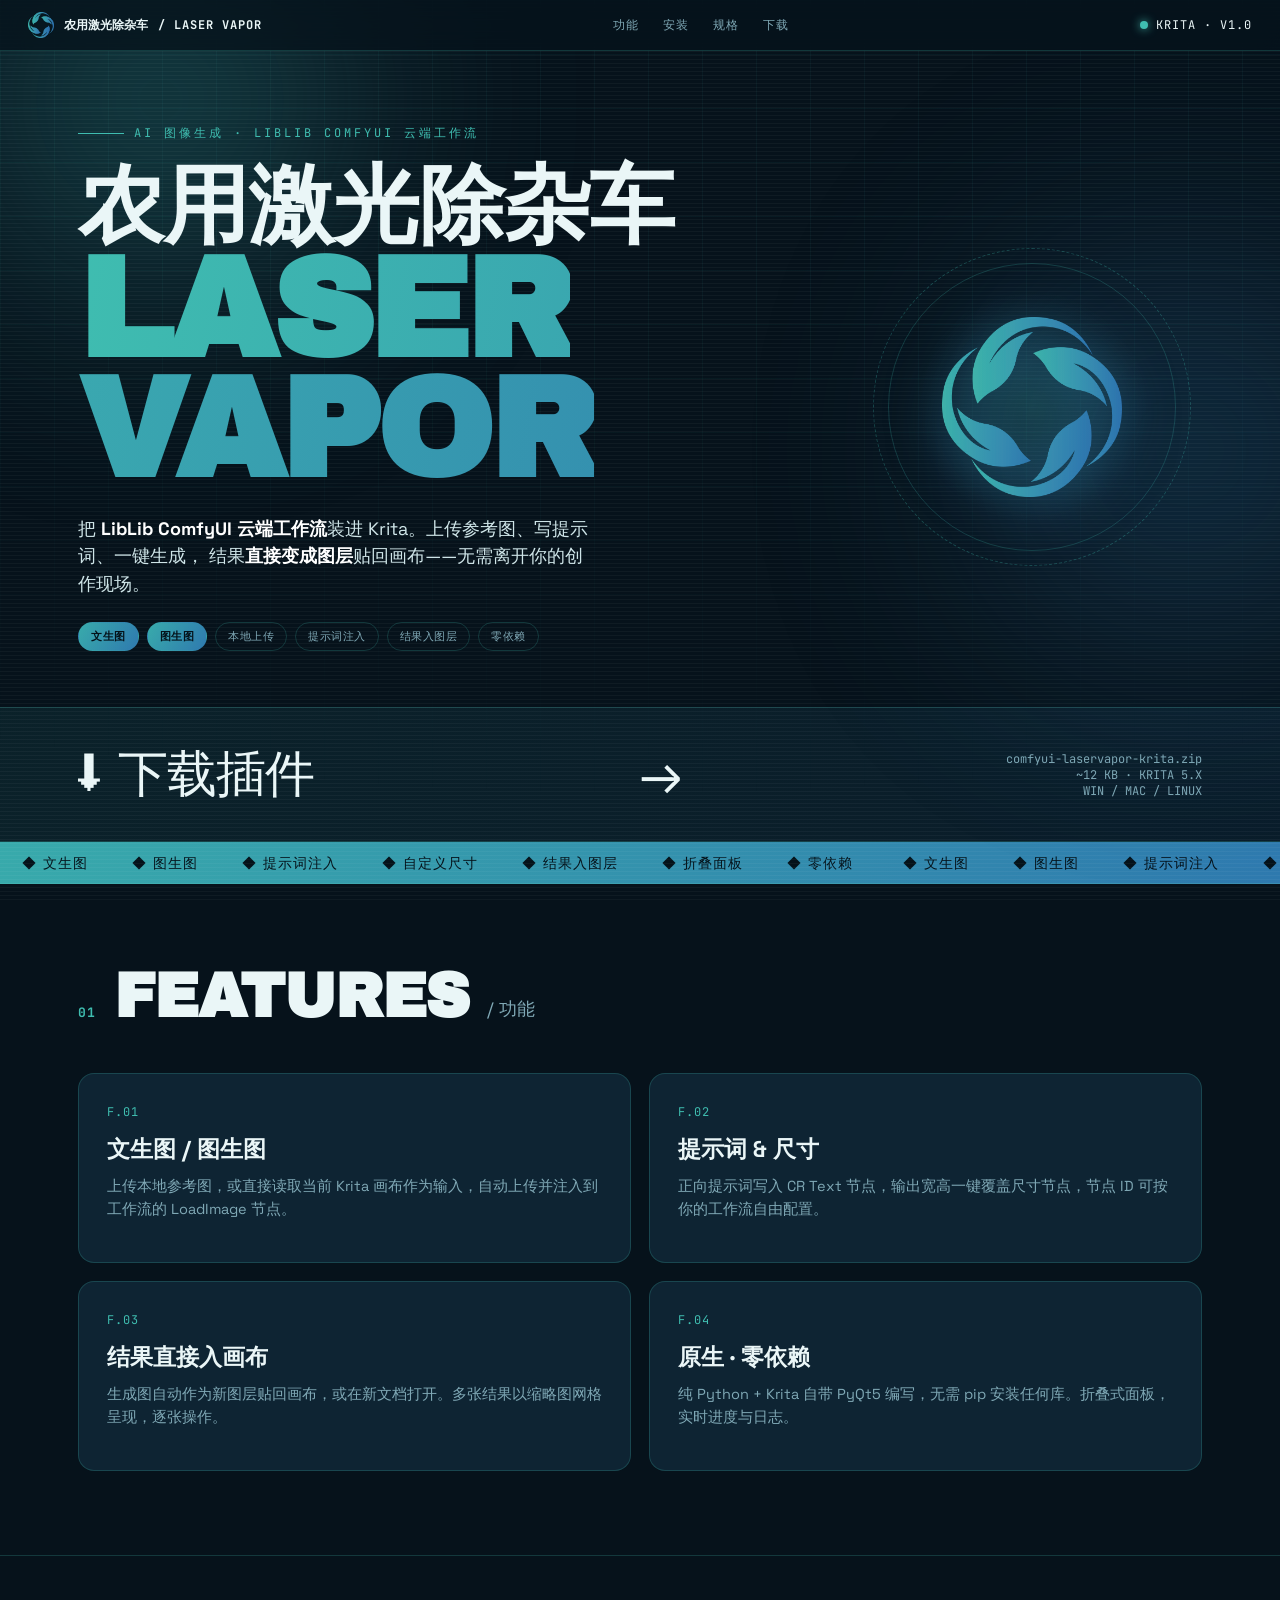
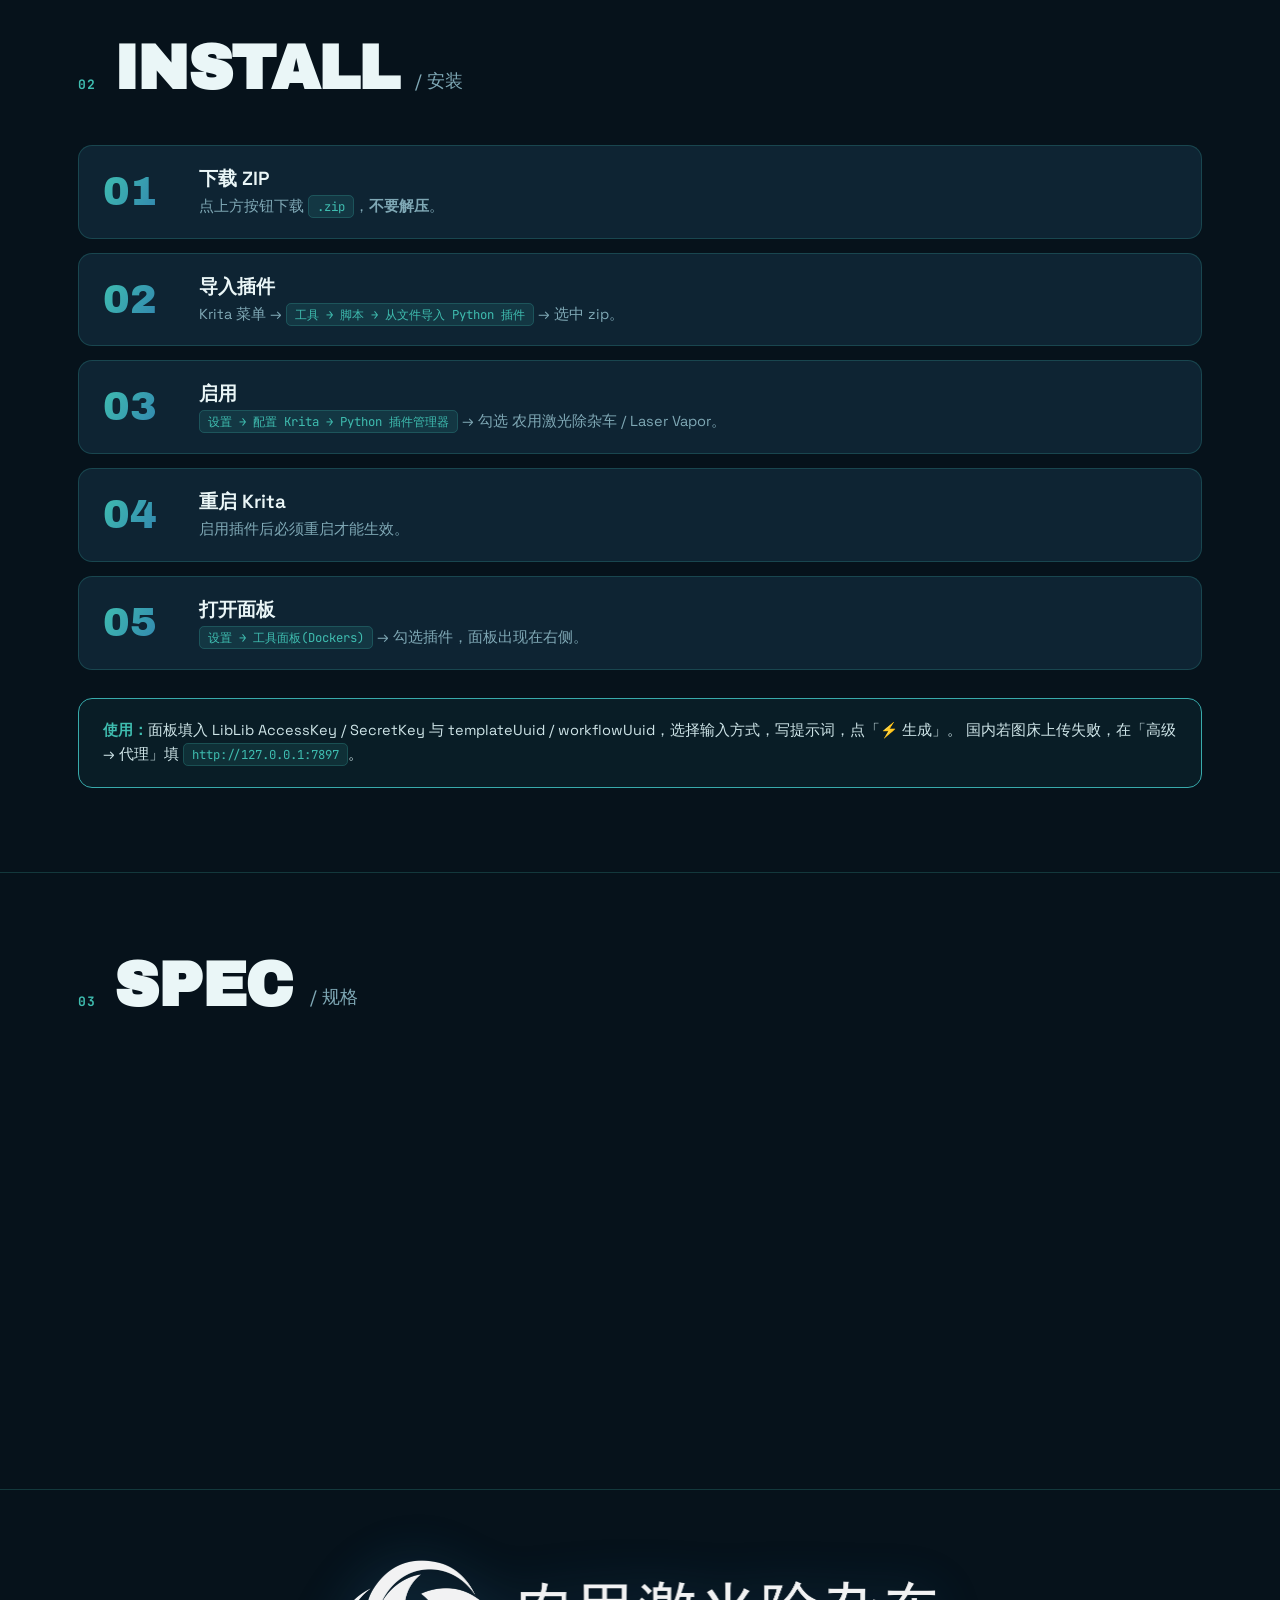
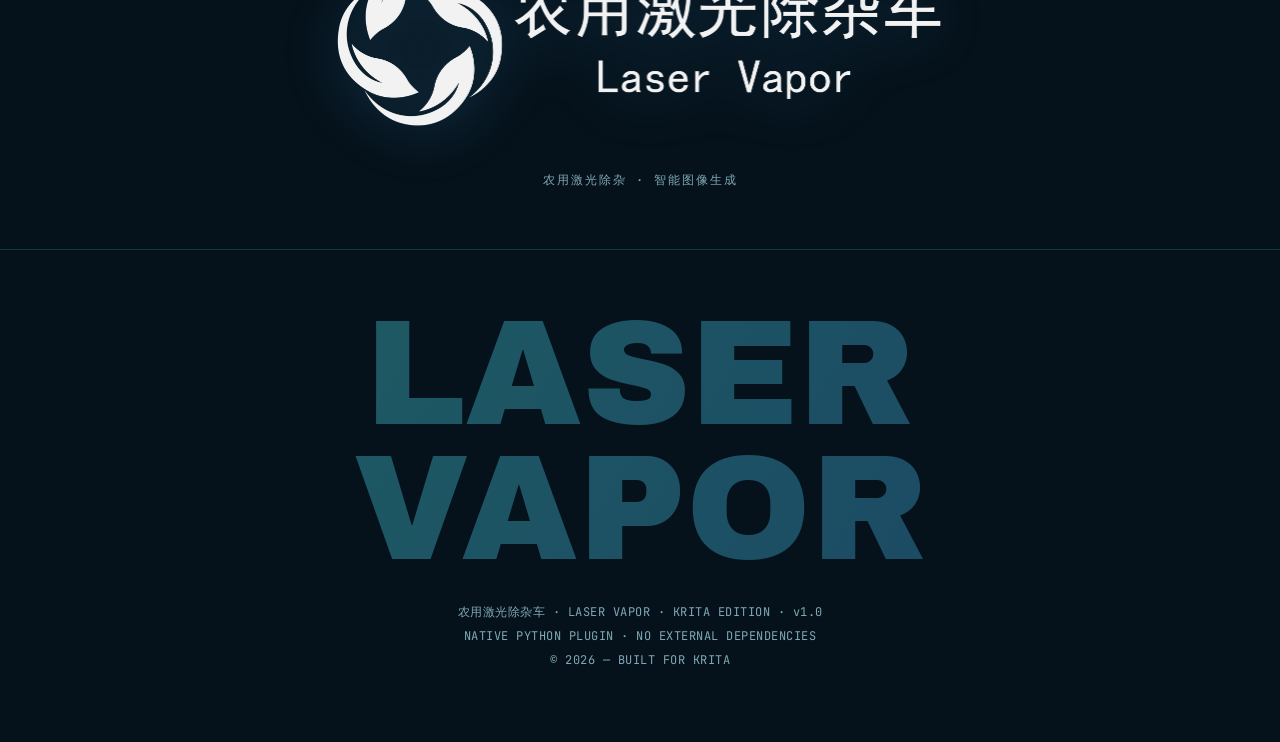
==== krita/index.html @ 383e8799 "krita site: hero/导航栏/favicon 全部改用原始 PNG logo, 删除手画 SVG 矢量描摹/手画版渲染不准, 三处统一用 logo.png 保证与原 logo 完全一致  " ====
<!DOCTYPE html>
<html lang="zh-CN">
<head>
<meta charset="UTF-8" />
<meta name="viewport" content="width=device-width, initial-scale=1.0" />
<title>农用激光除杂车 · Laser Vapor — Krita 插件</title>
<link rel="icon" type="image/png" href="logo.png" />
<link rel="preconnect" href="https://fonts.googleapis.com">
<link rel="preconnect" href="https://fonts.gstatic.com" crossorigin>
<link href="https://fonts.googleapis.com/css2?family=Archivo+Black&family=Space+Grotesk:wght@300;400;500;600;700&family=JetBrains+Mono:wght@400;500;700&display=swap" rel="stylesheet">
<style>
  :root{
    --bg:#06121b;          /* deep tech navy */
    --bg2:#0b1e2c;
    --panel:#0e2433;
    --ink:#eaf6f7;
    --mut:#7fa8b5;
    --teal:#38aaab;
    --teal-lt:#3fbdb0;
    --blue:#2f7aaf;
    --line:rgba(63,189,176,.22);
    --grid:rgba(63,189,176,.06);
  }
  *{box-sizing:border-box;margin:0;padding:0}
  html{scroll-behavior:smooth}
  body{
    background:var(--bg);
    color:var(--ink);
    font-family:'Space Grotesk',-apple-system,"PingFang SC","Microsoft YaHei",sans-serif;
    overflow-x:hidden;-webkit-font-smoothing:antialiased;
  }
  ::selection{background:var(--teal);color:#04121a}

  /* layered backgrounds */
  .grid-bg{position:fixed;inset:0;z-index:0;pointer-events:none;
    background-image:linear-gradient(var(--grid) 1px,transparent 1px),
      linear-gradient(90deg,var(--grid) 1px,transparent 1px);
    background-size:54px 54px;
    mask-image:radial-gradient(140% 90% at 50% 0%,#000 35%,transparent 100%);}
  .glow{position:fixed;z-index:0;pointer-events:none;border-radius:50%;filter:blur(120px);opacity:.5}
  .glow.a{width:560px;height:560px;background:radial-gradient(circle,var(--teal),transparent 65%);top:-180px;left:-120px}
  .glow.b{width:620px;height:620px;background:radial-gradient(circle,var(--blue),transparent 65%);top:140px;right:-220px;opacity:.4}
  .scanline{position:fixed;inset:0;z-index:1;pointer-events:none;opacity:.04;
    background:repeating-linear-gradient(0deg,#fff 0 1px,transparent 1px 4px)}
  .wrap{position:relative;z-index:2;max-width:1180px;margin:0 auto;padding:0 28px}

  /* top bar */
  .topbar{position:sticky;top:0;z-index:30;display:flex;justify-content:space-between;align-items:center;
    padding:12px 28px;border-bottom:1px solid var(--line);
    background:rgba(6,18,27,.78);backdrop-filter:blur(14px);
    font-family:'JetBrains Mono',monospace;font-size:12px;letter-spacing:1px;text-transform:uppercase}
  .topbar .brand{display:flex;align-items:center;gap:10px;font-weight:700}
  .topbar .brand img{width:26px;height:26px}
  .topbar .brand .zh{font-family:'Space Grotesk',"Microsoft YaHei";letter-spacing:0}
  .topbar nav{display:flex;gap:24px}
  .topbar nav a{color:var(--mut);text-decoration:none;transition:color .2s}
  .topbar nav a:hover{color:var(--teal-lt)}
  .dot{width:8px;height:8px;border-radius:50%;background:var(--teal-lt);display:inline-block;
    box-shadow:0 0 10px var(--teal-lt);animation:blink 1.6s steps(2) infinite}
  @keyframes blink{50%{opacity:.25}}

  /* hero */
  .hero{position:relative;padding:74px 0 56px}
  .hero .kick{font-family:'JetBrains Mono',monospace;font-size:12px;letter-spacing:3px;
    text-transform:uppercase;color:var(--teal-lt);margin-bottom:20px;display:flex;align-items:center;gap:10px}
  .hero .kick::before{content:"";width:46px;height:1px;background:var(--teal-lt)}
  .hero-grid{display:grid;grid-template-columns:1fr 340px;gap:48px;align-items:center}
  .h-zh{font-family:'Space Grotesk',"Microsoft YaHei";font-weight:700;
    font-size:clamp(40px,8vw,86px);line-height:1.02;letter-spacing:-.01em}
  .h-en{font-family:'Archivo Black',sans-serif;font-size:clamp(46px,11vw,140px);
    line-height:.86;letter-spacing:-.03em;text-transform:uppercase;margin-top:6px;
    background:linear-gradient(100deg,var(--teal-lt),var(--blue) 70%,var(--teal-lt));
    background-size:220% 100%;-webkit-background-clip:text;background-clip:text;color:transparent;
    animation:sweep 7s linear infinite}
  @keyframes sweep{to{background-position:-220% 0}}
  .hero-desc{font-size:18px;color:#cfe5e8;max-width:520px;line-height:1.55;margin-top:24px}
  .hero-desc b{color:#fff;font-weight:700}
  .tags{display:flex;flex-wrap:wrap;gap:8px;margin-top:24px}
  .tag{font-family:'JetBrains Mono',monospace;font-size:11px;text-transform:uppercase;letter-spacing:.5px;
    border:1px solid var(--line);padding:6px 12px;border-radius:99px;color:var(--mut)}
  .tag.fill{background:linear-gradient(120deg,var(--teal),var(--blue));border-color:transparent;color:#04121a;font-weight:600}

  .logo-stage{display:flex;justify-content:center;align-items:center}
  .logo-ring{width:288px;height:288px;border:1px solid var(--line);border-radius:50%;
    display:flex;align-items:center;justify-content:center;position:relative}
  .logo-ring::before{content:"";position:absolute;inset:-16px;border:1px dashed rgba(63,189,176,.3);
    border-radius:50%;animation:spin 26s linear infinite}
  .logo-ring::after{content:"";position:absolute;inset:26px;border-radius:50%;
    background:radial-gradient(circle,rgba(63,189,176,.18),transparent 70%)}
  .logo-img{width:180px;height:180px;animation:spin 16s linear infinite;
    filter:drop-shadow(0 8px 26px rgba(47,122,175,.5))}
  @keyframes spin{to{transform:rotate(360deg)}}

  /* CTA band */
  .cta-band{border-top:1px solid var(--line);border-bottom:1px solid var(--line);
    background:linear-gradient(120deg,rgba(56,170,171,.1),rgba(47,122,175,.1))}
  .cta-band a{display:flex;align-items:center;justify-content:space-between;gap:30px;
    text-decoration:none;color:var(--ink);padding:32px 28px;max-width:1180px;margin:0 auto;
    transition:background .25s}
  .cta-band a:hover{background:linear-gradient(120deg,var(--teal),var(--blue));color:#04121a}
  .cta-band .big{font-family:'Archivo Black',sans-serif;font-size:clamp(26px,4.6vw,50px);
    text-transform:uppercase;letter-spacing:-.02em}
  .cta-band .arrow{font-size:clamp(28px,5vw,54px);transition:transform .25s}
  .cta-band a:hover .arrow{transform:translateX(16px)}
  .cta-band .sz{font-family:'JetBrains Mono',monospace;font-size:12px;color:var(--mut);text-align:right}
  .cta-band a:hover .sz{color:#04121a}

  /* marquee */
  .marquee{background:linear-gradient(120deg,var(--teal),var(--blue));color:#04121a;
    overflow:hidden;white-space:nowrap;padding:10px 0;border-bottom:1px solid var(--line)}
  .marquee div{display:inline-block;animation:slide 24s linear infinite;
    font-family:'Archivo Black',sans-serif;font-size:14px;text-transform:uppercase;letter-spacing:1px}
  .marquee span{margin:0 22px}
  @keyframes slide{to{transform:translateX(-50%)}}

  section{padding:84px 0;border-bottom:1px solid var(--line)}
  .sec-head{display:flex;align-items:baseline;gap:18px;margin-bottom:46px}
  .sec-num{font-family:'JetBrains Mono',monospace;font-size:13px;color:var(--teal-lt);font-weight:700;letter-spacing:1px}
  .sec-head h2{font-family:'Archivo Black',sans-serif;font-size:clamp(30px,6vw,62px);
    text-transform:uppercase;letter-spacing:-.02em;line-height:.95}
  .sec-head .zh{font-size:18px;color:var(--mut);font-family:'Space Grotesk',"Microsoft YaHei";align-self:end;margin-bottom:6px}

  .feat-grid{display:grid;grid-template-columns:repeat(2,1fr);gap:18px}
  .cell{background:var(--panel);border:1px solid var(--line);border-radius:16px;padding:30px 28px;
    position:relative;overflow:hidden;transition:transform .25s,border-color .25s;min-height:190px}
  .cell::after{content:"";position:absolute;inset:0;background:radial-gradient(400px 180px at 100% 0%,rgba(63,189,176,.12),transparent 60%);opacity:0;transition:opacity .3s}
  .cell:hover{transform:translateY(-5px);border-color:var(--teal)}
  .cell:hover::after{opacity:1}
  .cell .idx{font-family:'JetBrains Mono',monospace;font-size:12px;color:var(--teal-lt);letter-spacing:1px}
  .cell h3{font-size:23px;font-weight:700;margin:14px 0 10px}
  .cell p{font-size:14.5px;line-height:1.6;color:var(--mut)}

  .steps{display:grid;gap:14px}
  .step{display:grid;grid-template-columns:74px 1fr;gap:22px;align-items:center;
    background:var(--panel);border:1px solid var(--line);border-radius:14px;padding:20px 24px;transition:border-color .2s}
  .step:hover{border-color:var(--teal)}
  .step .n{font-family:'Archivo Black',sans-serif;font-size:40px;line-height:1;
    background:linear-gradient(120deg,var(--teal-lt),var(--blue));-webkit-background-clip:text;background-clip:text;color:transparent}
  .step h4{font-size:19px;font-weight:600;margin-bottom:4px}
  .step p{font-size:14.5px;color:var(--mut);line-height:1.5}
  code{font-family:'JetBrains Mono',monospace;background:rgba(63,189,176,.12);color:var(--teal-lt);
    padding:2px 8px;font-size:.85em;border-radius:5px;border:1px solid var(--line)}

  .callout{border:1px solid var(--teal);background:rgba(56,170,171,.08);border-radius:14px;
    padding:20px 24px;margin-top:28px;font-size:14.5px;line-height:1.65;color:#cfe5e8}
  .callout b{color:var(--teal-lt)}

  .spec{border:1px solid var(--line);border-radius:14px;overflow:hidden;font-family:'JetBrains Mono',monospace}
  .spec .row{display:grid;grid-template-columns:230px 1fr;border-bottom:1px solid var(--line);font-size:13px}
  .spec .row:last-child{border-bottom:none}
  .spec .k{padding:15px 22px;background:rgba(63,189,176,.08);color:var(--teal-lt);text-transform:uppercase;letter-spacing:1px}
  .spec .v{padding:15px 22px;color:#cfe5e8}

  .lockup-band{padding:60px 0;text-align:center;border-bottom:1px solid var(--line)}
  .lockup-band img{max-width:min(620px,86%);height:auto;
    filter:brightness(0) invert(1) drop-shadow(0 6px 30px rgba(47,122,175,.4));
    opacity:.95}
  .lockup-band p{font-family:'JetBrains Mono',monospace;font-size:12px;color:var(--mut);
    letter-spacing:2px;text-transform:uppercase;margin-top:24px}

  footer{padding:56px 0 70px;text-align:center}
  footer .big{font-family:'Archivo Black',sans-serif;font-size:clamp(40px,12vw,150px);
    line-height:.9;text-transform:uppercase;
    background:linear-gradient(120deg,var(--teal),var(--blue));-webkit-background-clip:text;background-clip:text;color:transparent;opacity:.5}
  footer .info{font-family:'JetBrains Mono',monospace;font-size:12px;color:var(--mut);letter-spacing:.5px;line-height:2;margin-top:24px}

  .reveal{opacity:0;transform:translateY(36px);transition:opacity .7s cubic-bezier(.2,.7,.2,1),transform .7s cubic-bezier(.2,.7,.2,1)}
  .reveal.in{opacity:1;transform:none}

  @media(max-width:780px){
    .hero-grid{grid-template-columns:1fr}.logo-stage{order:-1;margin-bottom:6px}
    .logo-ring{width:210px;height:210px}.logo-img{width:128px;height:128px}
    .feat-grid{grid-template-columns:1fr}.spec .row{grid-template-columns:1fr}
    .topbar nav{display:none}
  }
</style>
</head>
<body>
<div class="grid-bg"></div>
<div class="glow a"></div><div class="glow b"></div>
<div class="scanline"></div>

<div class="topbar">
  <div class="brand"><img src="logo.png" alt=""/><span class="zh">农用激光除杂车</span> / LASER VAPOR</div>
  <nav>
    <a href="#features">功能</a><a href="#install">安装</a><a href="#spec">规格</a><a href="#download">下载</a>
  </nav>
  <div><span class="dot"></span> KRITA · v1.0</div>
</div>

<!-- HERO -->
<header class="hero">
  <div class="wrap">
    <div class="kick">AI 图像生成 · LIBLIB COMFYUI 云端工作流</div>
    <div class="hero-grid">
      <div>
        <h1>
          <span class="h-zh">农用激光除杂车</span>
          <span class="h-en">Laser Vapor</span>
        </h1>
        <div class="hero-desc reveal">
          把 <b>LibLib ComfyUI 云端工作流</b>装进 Krita。上传参考图、写提示词、一键生成，
          结果<b>直接变成图层</b>贴回画布——无需离开你的创作现场。
        </div>
        <div class="tags reveal">
          <span class="tag fill">文生图</span>
          <span class="tag fill">图生图</span>
          <span class="tag">本地上传</span>
          <span class="tag">提示词注入</span>
          <span class="tag">结果入图层</span>
          <span class="tag">零依赖</span>
        </div>
      </div>
      <div class="logo-stage">
        <div class="logo-ring"><img src="logo.png" alt="Laser Vapor" class="logo-img"/></div>
      </div>
    </div>
  </div>
</header>

<!-- CTA -->
<div class="cta-band" id="download">
  <a href="comfyui-laservapor-krita.zip" download>
    <span class="big">⬇ 下载插件</span>
    <span class="arrow">→</span>
    <span class="sz">comfyui-laservapor-krita.zip<br/>~12 KB · KRITA 5.X<br/>WIN / MAC / LINUX</span>
  </a>
</div>

<div class="marquee"><div>
  <span>◆ 文生图</span><span>◆ 图生图</span><span>◆ 提示词注入</span><span>◆ 自定义尺寸</span><span>◆ 结果入图层</span><span>◆ 折叠面板</span><span>◆ 零依赖</span>
  <span>◆ 文生图</span><span>◆ 图生图</span><span>◆ 提示词注入</span><span>◆ 自定义尺寸</span><span>◆ 结果入图层</span><span>◆ 折叠面板</span><span>◆ 零依赖</span>
</div></div>

<!-- FEATURES -->
<section id="features">
  <div class="wrap">
    <div class="sec-head reveal"><span class="sec-num">01</span><h2>FEATURES</h2><span class="zh">/ 功能</span></div>
    <div class="feat-grid reveal">
      <div class="cell"><div class="idx">F.01</div><h3>文生图 / 图生图</h3>
        <p>上传本地参考图，或直接读取当前 Krita 画布作为输入，自动上传并注入到工作流的 LoadImage 节点。</p></div>
      <div class="cell"><div class="idx">F.02</div><h3>提示词 & 尺寸</h3>
        <p>正向提示词写入 CR Text 节点，输出宽高一键覆盖尺寸节点，节点 ID 可按你的工作流自由配置。</p></div>
      <div class="cell"><div class="idx">F.03</div><h3>结果直接入画布</h3>
        <p>生成图自动作为新图层贴回画布，或在新文档打开。多张结果以缩略图网格呈现，逐张操作。</p></div>
      <div class="cell"><div class="idx">F.04</div><h3>原生 · 零依赖</h3>
        <p>纯 Python + Krita 自带 PyQt5 编写，无需 pip 安装任何库。折叠式面板，实时进度与日志。</p></div>
    </div>
  </div>
</section>

<!-- INSTALL -->
<section id="install">
  <div class="wrap">
    <div class="sec-head reveal"><span class="sec-num">02</span><h2>INSTALL</h2><span class="zh">/ 安装</span></div>
    <div class="steps reveal">
      <div class="step"><div class="n">01</div><div><h4>下载 ZIP</h4><p>点上方按钮下载 <code>.zip</code>，<b>不要解压</b>。</p></div></div>
      <div class="step"><div class="n">02</div><div><h4>导入插件</h4><p>Krita 菜单 → <code>工具 → 脚本 → 从文件导入 Python 插件</code> → 选中 zip。</p></div></div>
      <div class="step"><div class="n">03</div><div><h4>启用</h4><p><code>设置 → 配置 Krita → Python 插件管理器</code> → 勾选 农用激光除杂车 / Laser Vapor。</p></div></div>
      <div class="step"><div class="n">04</div><div><h4>重启 Krita</h4><p>启用插件后必须重启才能生效。</p></div></div>
      <div class="step"><div class="n">05</div><div><h4>打开面板</h4><p><code>设置 → 工具面板(Dockers)</code> → 勾选插件，面板出现在右侧。</p></div></div>
    </div>
    <div class="callout reveal">
      <b>使用：</b>面板填入 LibLib AccessKey / SecretKey 与 templateUuid / workflowUuid，选择输入方式，写提示词，点「⚡ 生成」。
      国内若图床上传失败，在「高级 → 代理」填 <code>http://127.0.0.1:7897</code>。
    </div>
  </div>
</section>

<!-- SPEC -->
<section id="spec">
  <div class="wrap">
    <div class="sec-head reveal"><span class="sec-num">03</span><h2>SPEC</h2><span class="zh">/ 规格</span></div>
    <div class="spec reveal">
      <div class="row"><div class="k">平台</div><div class="v">Krita 5.x · Windows / macOS / Linux</div></div>
      <div class="row"><div class="k">运行环境</div><div class="v">Krita 内置 Python 3 + PyQt5（无需额外安装）</div></div>
      <div class="row"><div class="k">云端 API</div><div class="v">LibLib ComfyUI · HMAC-SHA1 签名鉴权</div></div>
      <div class="row"><div class="k">输入</div><div class="v">本地图片 / 当前画布 / 纯文本提示词</div></div>
      <div class="row"><div class="k">输出</div><div class="v">新图层 · 新文档 · 缩略图网格</div></div>
      <div class="row"><div class="k">体积</div><div class="v">~12 KB</div></div>
      <div class="row"><div class="k">来源</div><div class="v">由 Photoshop UXP 插件移植为原生 Krita 插件</div></div>
    </div>
  </div>
</section>

<!-- BRAND LOCKUP -->
<div class="lockup-band reveal">
  <div class="wrap">
    <img src="brand-lockup.png" alt="农用激光除杂车 Laser Vapor"/>
    <p>农用激光除杂 · 智能图像生成</p>
  </div>
</div>

<footer>
  <div class="wrap">
    <div class="big">LASER VAPOR</div>
    <div class="info">
      农用激光除杂车 · LASER VAPOR · KRITA EDITION · v1.0<br/>
      NATIVE PYTHON PLUGIN · NO EXTERNAL DEPENDENCIES<br/>
      © 2026 — BUILT FOR KRITA
    </div>
  </div>
</footer>

<script>
  const io = new IntersectionObserver((es)=>{es.forEach(e=>{if(e.isIntersecting){e.target.classList.add('in');io.unobserve(e.target);}})},{threshold:.12});
  document.querySelectorAll('.reveal').forEach(el=>io.observe(el));
  // glow drift on scroll
  window.addEventListener('scroll',()=>{const y=window.scrollY;
    const a=document.querySelector('.glow.a'),b=document.querySelector('.glow.b');
    if(a)a.style.transform='translateY('+(y*0.15)+'px)';
    if(b)b.style.transform='translateY('+(-y*0.1)+'px)';
  },{passive:true});
</script>
</body>
</html>
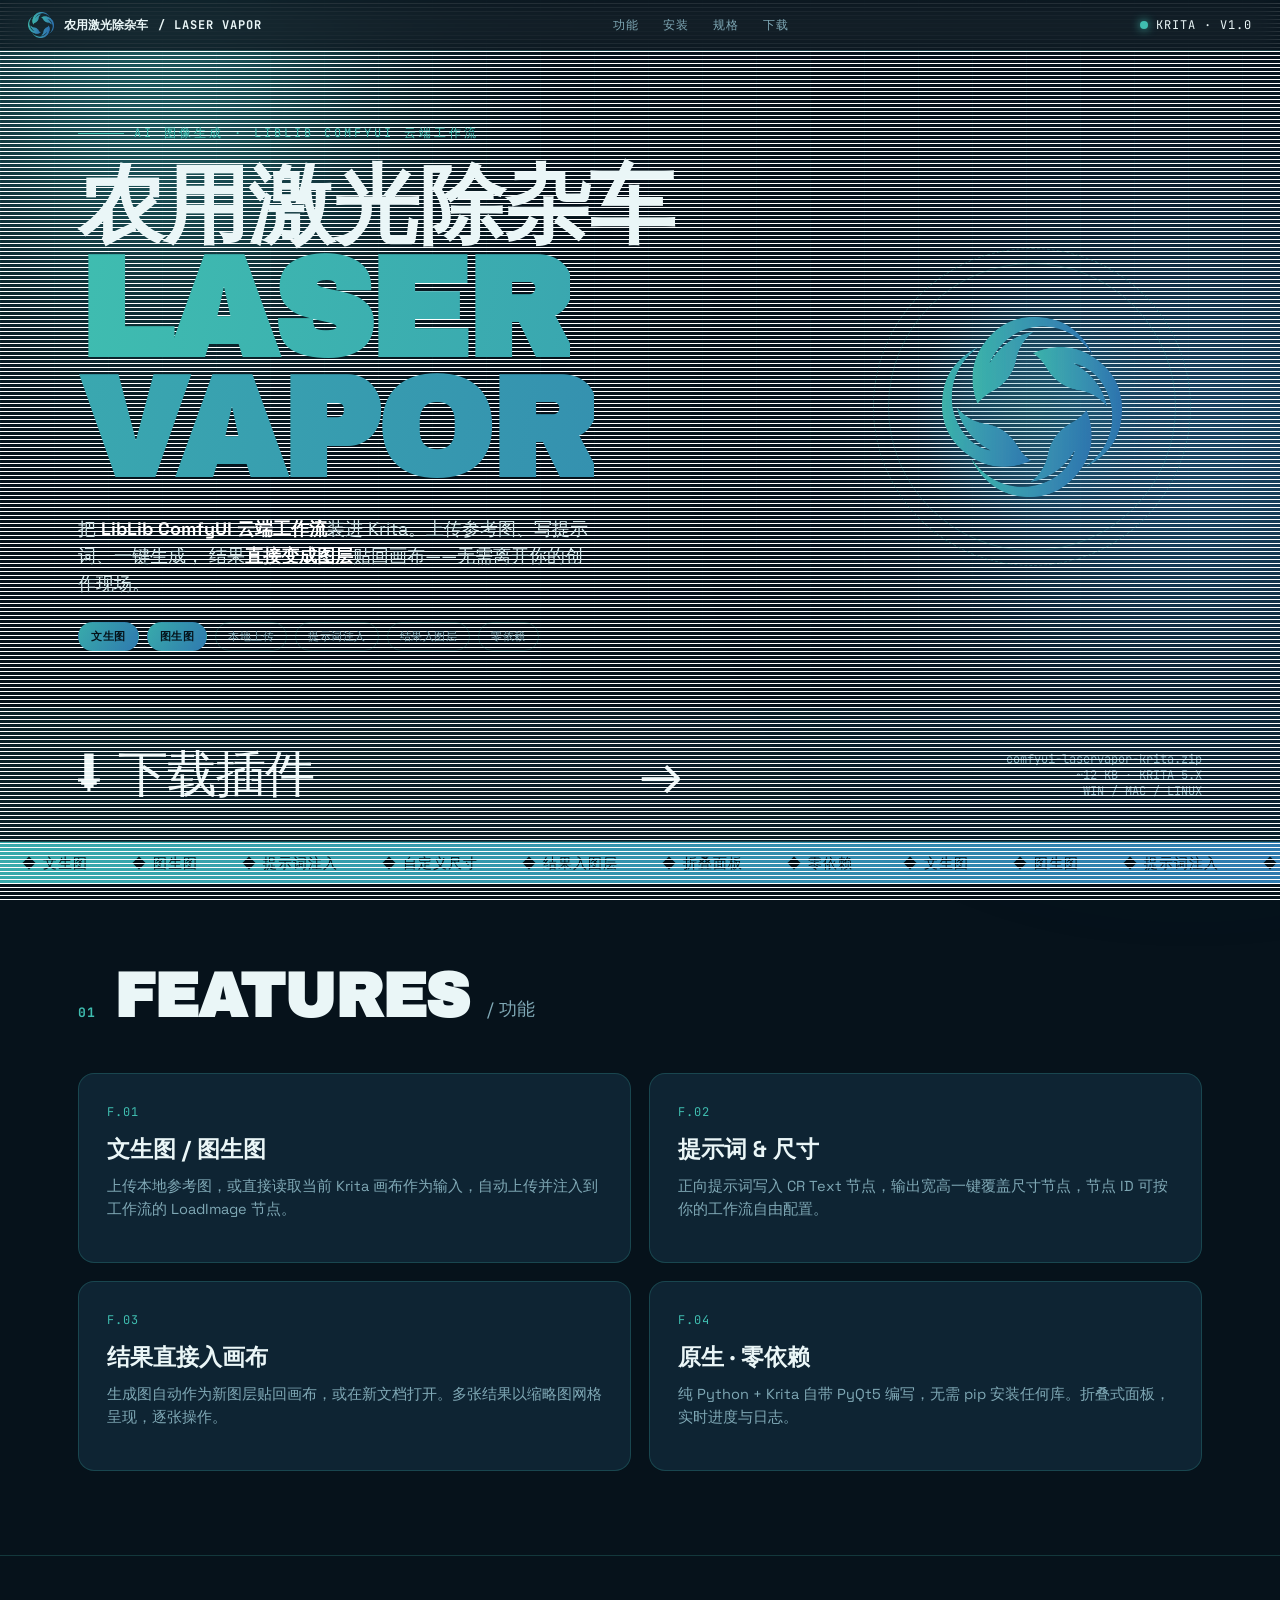
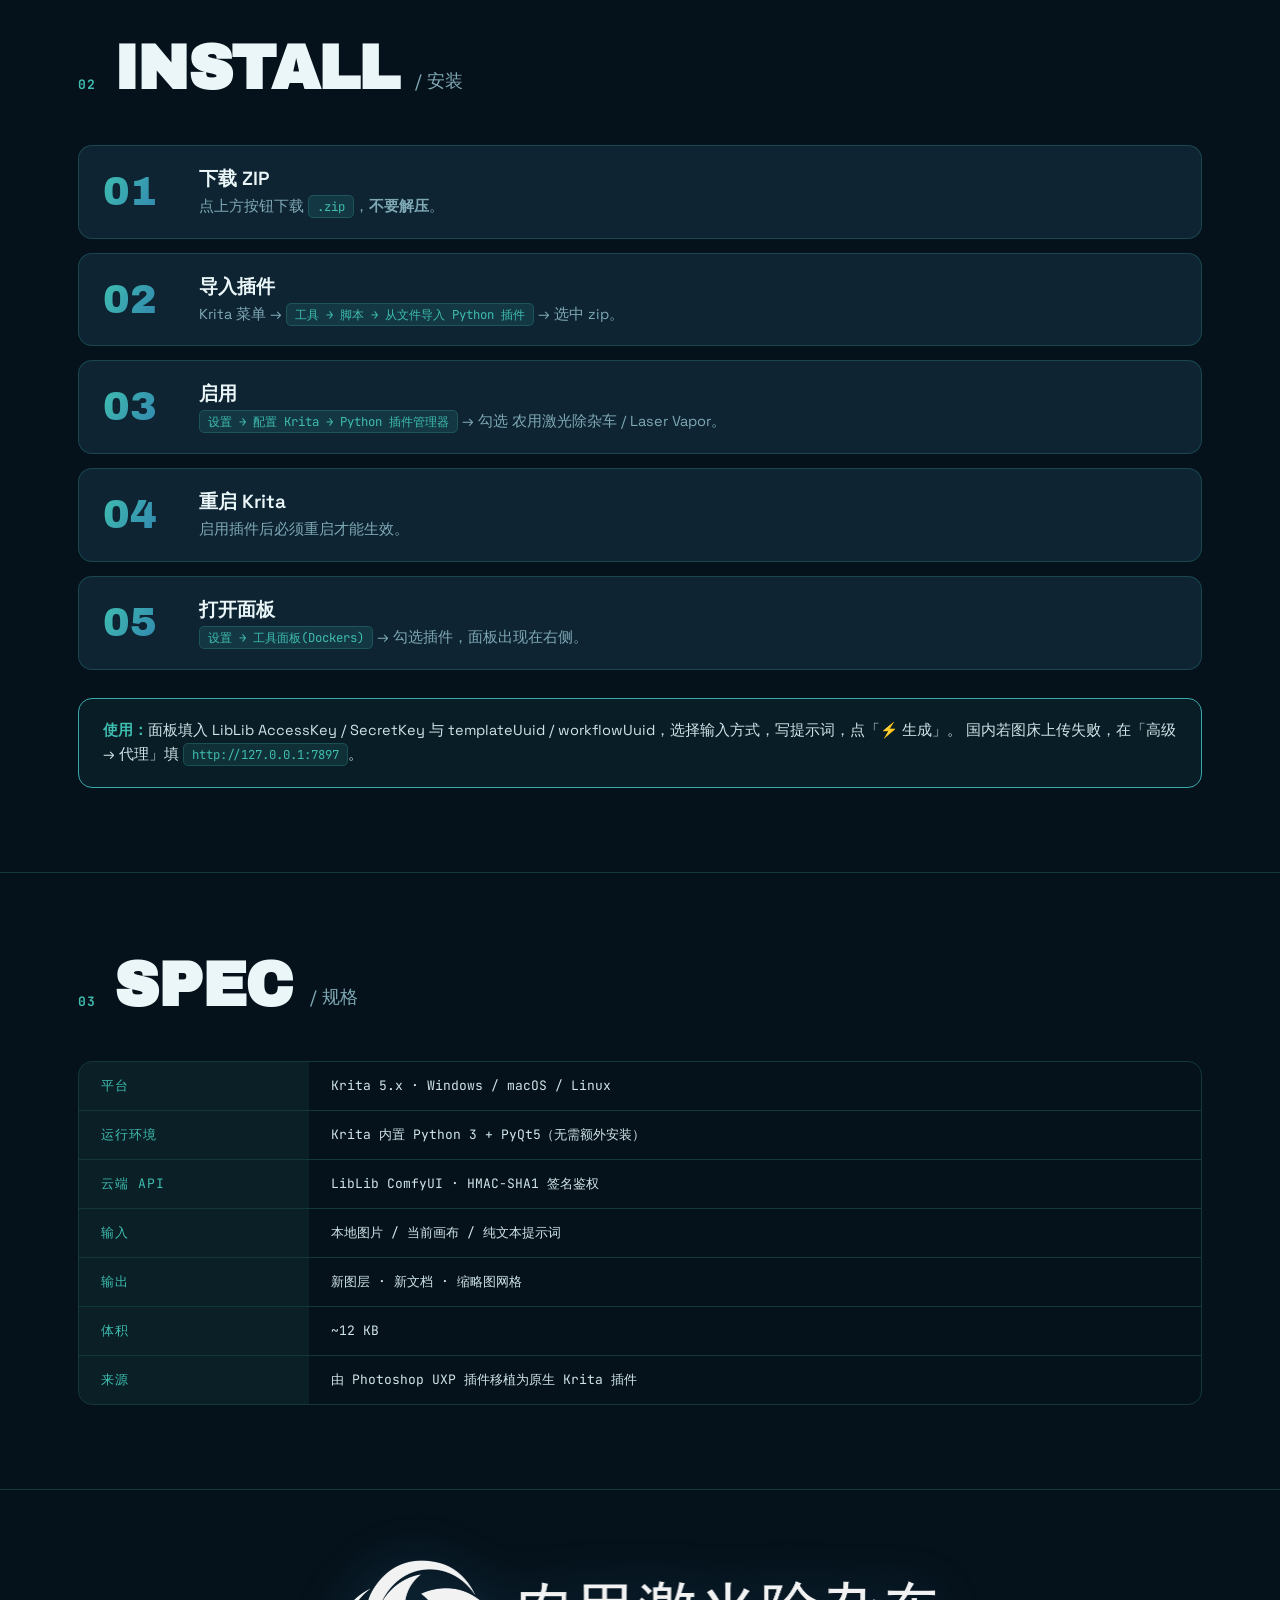
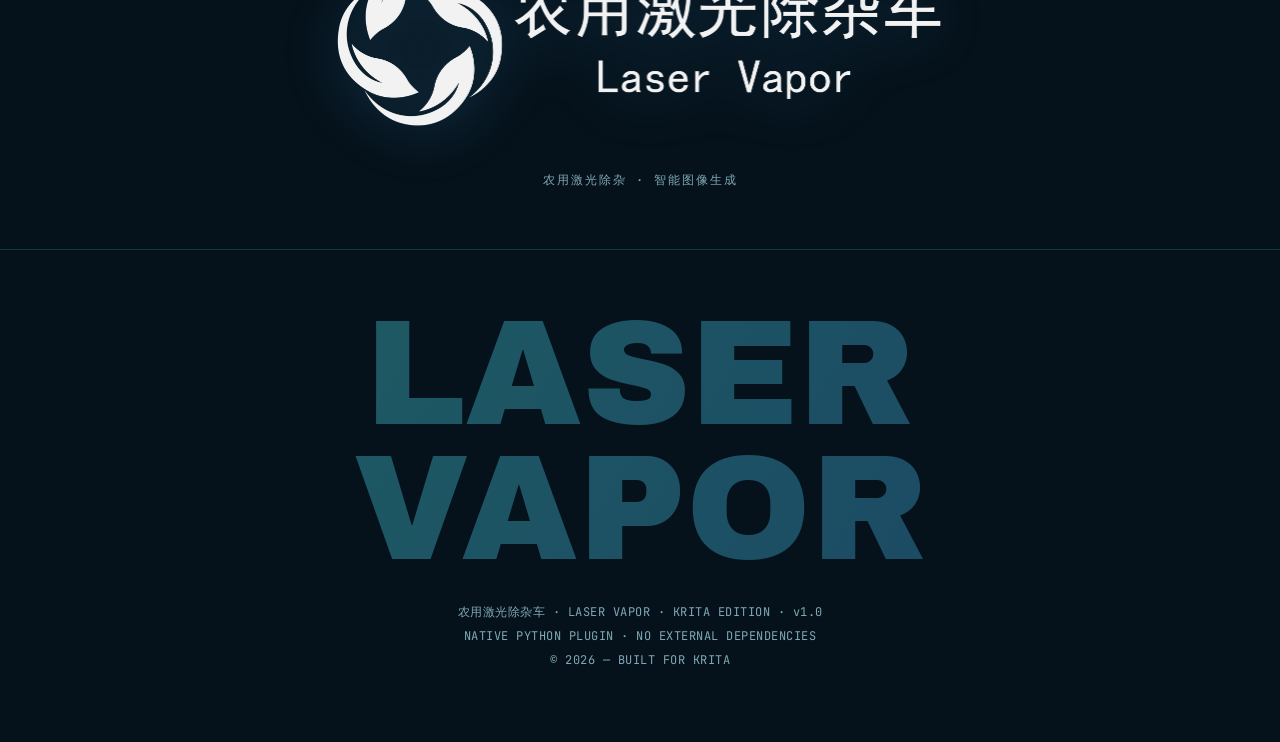
==== commit aa7cedf0: "krita site: 新增开屏加载动画 — logo 旋入→扫光蓄力→FLIP 飞入无缝接管 hero 旋转 logo - 全屏幕布: logo 拧旋入场(scale+rotate 带 oversh" ====
--- a/krita/index.html
+++ b/krita/index.html
@@ -164,6 +164,88 @@
     background:linear-gradient(120deg,var(--teal),var(--blue));-webkit-background-clip:text;background-clip:text;color:transparent;opacity:.5}
   footer .info{font-family:'JetBrains Mono',monospace;font-size:12px;color:var(--mut);letter-spacing:.5px;line-height:2;margin-top:24px}
 
+  /* ============ 开屏加载动画 PRELOADER ============ */
+  .preloader{position:fixed;inset:0;z-index:9999;display:flex;flex-direction:column;
+    align-items:center;justify-content:center;gap:38px;
+    background:radial-gradient(120% 120% at 50% 40%,#0b2030 0%,#06121b 60%,#03090e 100%);
+    overflow:hidden;will-change:opacity,clip-path}
+  /* faint grid + drifting glow inside the curtain, echoes the page bg */
+  .preloader::before{content:"";position:absolute;inset:0;opacity:.5;
+    background-image:linear-gradient(var(--grid) 1px,transparent 1px),
+      linear-gradient(90deg,var(--grid) 1px,transparent 1px);
+    background-size:54px 54px;
+    mask-image:radial-gradient(60% 60% at 50% 45%,#000 30%,transparent 100%)}
+  .preloader::after{content:"";position:absolute;width:680px;height:680px;border-radius:50%;
+    background:radial-gradient(circle,rgba(63,189,176,.22),transparent 62%);
+    filter:blur(40px);animation:pl-breathe 3.2s ease-in-out infinite}
+  @keyframes pl-breathe{50%{transform:scale(1.18);opacity:.6}}
+
+  .pl-stage{position:relative;width:260px;height:260px;display:flex;
+    align-items:center;justify-content:center;will-change:transform}
+  /* sweeping conic loader ring drawn around the logo */
+  .pl-ring{position:absolute;inset:0;border-radius:50%;
+    background:conic-gradient(from 0deg,transparent 0deg,transparent 200deg,
+      var(--teal-lt) 300deg,var(--teal) 350deg,transparent 360deg);
+    -webkit-mask:radial-gradient(circle,transparent 122px,#000 123px,#000 130px,transparent 131px);
+    mask:radial-gradient(circle,transparent 122px,#000 123px,#000 130px,transparent 131px);
+    animation:pl-sweep 1.15s cubic-bezier(.5,.05,.2,1) infinite;opacity:0;
+    animation-delay:.55s;animation-fill-mode:forwards}
+  @keyframes pl-sweep{0%{opacity:0;transform:rotate(0)}15%{opacity:1}
+    85%{opacity:1}100%{opacity:.85;transform:rotate(360deg)}}
+  /* a second, thin dashed orbit that counter-rotates for depth */
+  .pl-orbit{position:absolute;inset:-18px;border-radius:50%;
+    border:1px dashed rgba(63,189,176,.35);opacity:0;
+    animation:pl-orbit-in .8s ease .35s forwards, spin 18s linear infinite reverse}
+  @keyframes pl-orbit-in{from{opacity:0;transform:scale(.7)}to{opacity:1;transform:scale(1)}}
+
+  .pl-logo{width:150px;height:150px;
+    filter:drop-shadow(0 10px 34px rgba(47,122,175,.6));
+    /* entrance: unscrew into view, then settle into a steady spin */
+    animation:pl-enter 1.05s cubic-bezier(.22,1,.36,1) forwards,
+              pl-spin 9s linear .95s infinite;
+    will-change:transform,filter}
+  @keyframes pl-enter{
+    0%{opacity:0;transform:scale(.2) rotate(-150deg);filter:blur(14px) drop-shadow(0 0 0 rgba(47,122,175,0))}
+    55%{opacity:1;filter:blur(0) drop-shadow(0 10px 34px rgba(47,122,175,.6))}
+    70%{transform:scale(1.12) rotate(24deg)}   /* tiny overshoot — gives it life */
+    100%{transform:scale(1) rotate(0deg)}}
+  @keyframes pl-spin{to{transform:rotate(360deg)}}
+
+  .pl-word{font-family:'Archivo Black',sans-serif;font-size:clamp(22px,4vw,34px);
+    letter-spacing:.34em;text-transform:uppercase;
+    display:flex;justify-content:center;padding-left:.34em}
+  .pl-word span{opacity:0;transform:translateY(16px);display:inline-block;
+    color:#bfeef0;text-shadow:0 0 18px rgba(63,189,176,.65),0 0 4px rgba(63,189,176,.9);
+    animation:pl-letter .55s cubic-bezier(.2,.8,.25,1) forwards}
+  @keyframes pl-letter{to{opacity:1;transform:none}}
+  .pl-sub{position:absolute;bottom:46px;font-family:'JetBrains Mono',monospace;
+    font-size:11px;letter-spacing:3px;text-transform:uppercase;color:var(--mut);
+    opacity:0;animation:pl-fade .6s ease 1.5s forwards}
+  @keyframes pl-fade{to{opacity:.8}}
+
+  /* exit: curtain dissolves while the FLIP-translated logo flies to the hero slot */
+  .preloader.done{animation:pl-curtain .85s cubic-bezier(.7,0,.3,1) forwards}
+  @keyframes pl-curtain{
+    to{opacity:0;clip-path:circle(0% at 50% 50%);visibility:hidden}}
+  .preloader.flying .pl-ring,.preloader.flying .pl-orbit,
+  .preloader.flying .pl-word,.preloader.flying .pl-sub{opacity:0;transition:opacity .35s ease}
+  .preloader.flying .pl-logo{animation:none}     /* freeze spin; JS drives the flight */
+  .pl-logo.flight{transition:transform .92s cubic-bezier(.65,0,.2,1),
+    filter .92s ease;will-change:transform}
+
+  /* page sits hidden until the curtain releases it */
+  body.loading{overflow:hidden}
+  body.loading .grid-bg,body.loading .glow,body.loading .topbar,
+  body.loading .hero,body.loading .scanline{opacity:0}
+  body .hero,body .topbar{transition:opacity .7s ease .15s}
+  .hero-reveal .topbar,.hero-reveal .grid-bg,.hero-reveal .glow,
+  .hero-reveal .scanline{opacity:1!important;transition:opacity .8s ease}
+  .hero-reveal .hero{opacity:1!important}
+  @media(prefers-reduced-motion:reduce){
+    .preloader{display:none}body.loading{overflow:auto}
+    body.loading .hero,body.loading .topbar,body.loading .grid-bg,
+    body.loading .glow,body.loading .scanline{opacity:1}}
+
   .reveal{opacity:0;transform:translateY(36px);transition:opacity .7s cubic-bezier(.2,.7,.2,1),transform .7s cubic-bezier(.2,.7,.2,1)}
   .reveal.in{opacity:1;transform:none}
 
@@ -175,7 +257,19 @@
   }
 </style>
 </head>
-<body>
+<body class="loading">
+
+<!-- ============ 开屏加载动画 ============ -->
+<div class="preloader" id="preloader">
+  <div class="pl-stage" id="plStage">
+    <div class="pl-orbit"></div>
+    <div class="pl-ring"></div>
+    <img src="logo.png" alt="Laser Vapor" class="pl-logo" id="plLogo"/>
+  </div>
+  <div class="pl-word" id="plWord" aria-label="Laser Vapor"></div>
+  <div class="pl-sub">农用激光除杂 · 智能图像生成</div>
+</div>
+
 <div class="grid-bg"></div>
 <div class="glow a"></div><div class="glow b"></div>
 <div class="scanline"></div>
@@ -303,6 +397,66 @@
 </footer>
 
 <script>
+  /* ============ 开屏加载动画 编排 ============ */
+  (function(){
+    const pre = document.getElementById('preloader');
+    if(!pre) return;
+    const reduce = matchMedia('(prefers-reduced-motion:reduce)').matches;
+
+    // 逐字注入品牌字, 错峰淡入
+    const word = document.getElementById('plWord');
+    const text = 'LASER VAPOR';
+    [...text].forEach((ch,i)=>{
+      const s=document.createElement('span');
+      if(ch===' '){ s.style.width='.5em'; } else { s.textContent=ch; }
+      s.style.animationDelay = (0.75 + i*0.05) + 's';
+      word.appendChild(s);
+    });
+
+    function finish(){ document.body.classList.remove('loading'); pre&&pre.remove(); }
+    if(reduce){ finish(); return; }
+
+    const plLogo = document.getElementById('plLogo');
+    const heroLogo = document.querySelector('.hero .logo-img');
+
+    function reveal(){
+      document.body.classList.add('hero-reveal');
+      document.body.classList.remove('loading');
+    }
+
+    // FLIP: 把幕布 logo 精确飞到 hero logo 的最终位置/尺寸, 实现无缝接管
+    function flyToHero(){
+      if(!heroLogo){ pre.classList.add('done'); reveal(); setTimeout(()=>pre.remove(),900); return; }
+      const from = plLogo.getBoundingClientRect();
+      const to   = heroLogo.getBoundingClientRect();
+      const dx = (to.left+to.width/2) - (from.left+from.width/2);
+      const dy = (to.top+to.height/2) - (from.top+from.height/2);
+      const scale = to.width / from.width;
+
+      pre.classList.add('flying');           // 收起光环/文字, 冻结自转
+      // 强制一次 reflow 让 flying 的样式生效, 再起飞
+      void plLogo.offsetWidth;
+      plLogo.classList.add('flight');
+      plLogo.style.transform =
+        `translate(${dx}px,${dy}px) scale(${scale}) rotate(380deg)`;
+      plLogo.style.filter = 'drop-shadow(0 8px 26px rgba(47,122,175,.5))';
+
+      reveal();                              // 页面同时浮现, 落点已有常驻 logo 在转
+
+      // logo 抵达后, 幕布圆形溶解收掉
+      setTimeout(()=>{ pre.classList.add('done'); }, 640);
+      setTimeout(finish, 1500);
+    }
+
+    // 时间线: 入场(1.05s)+蓄力旋转 → ~2.0s 起飞。
+    // 只依赖墙钟 setTimeout, 不等 load(图片是单张本地 PNG, 已在 DOM 里预解码)。
+    let flown = false;
+    const go = ()=>{ if(flown) return; flown = true; flyToHero(); };
+    setTimeout(go, 2000);
+    // 兜底: 任何情况下最多 3.5s 强制收场
+    setTimeout(go, 3500);
+  })();
+
   const io = new IntersectionObserver((es)=>{es.forEach(e=>{if(e.isIntersecting){e.target.classList.add('in');io.unobserve(e.target);}})},{threshold:.12});
   document.querySelectorAll('.reveal').forEach(el=>io.observe(el));
   // glow drift on scroll
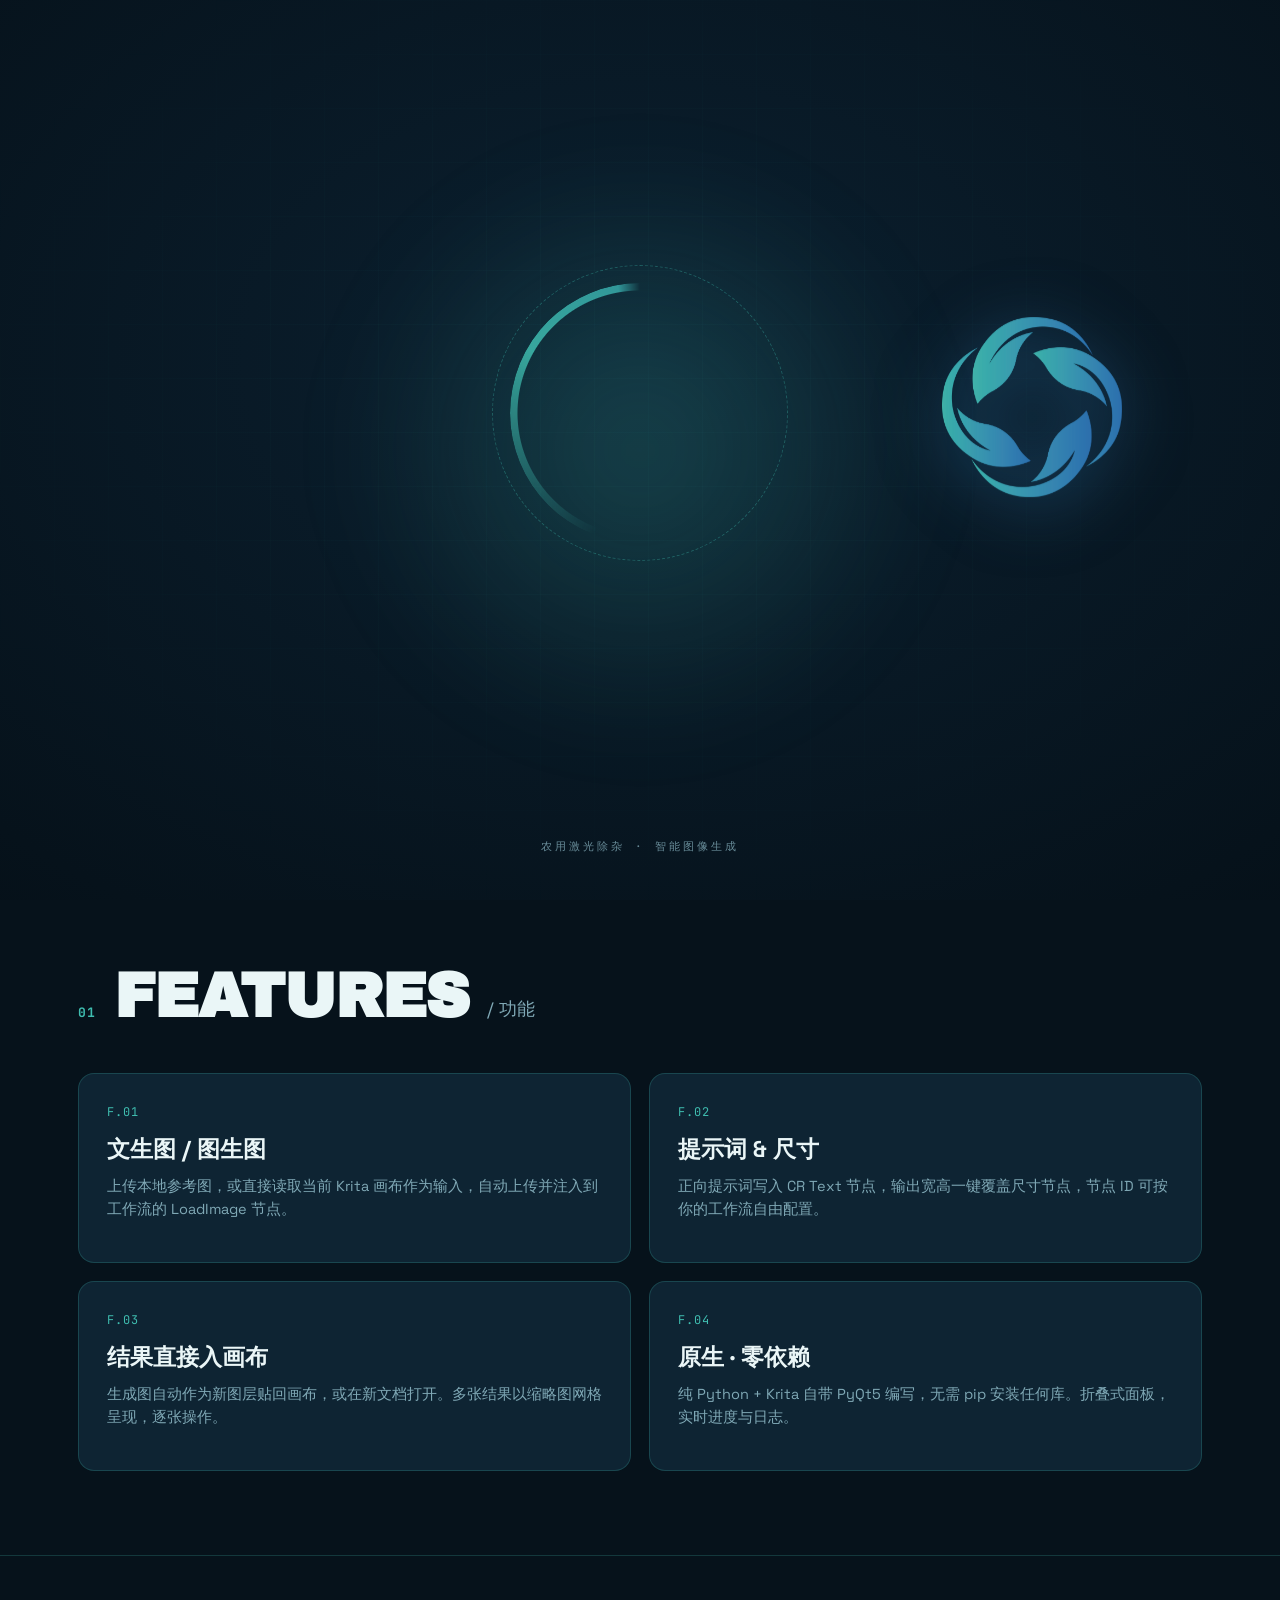
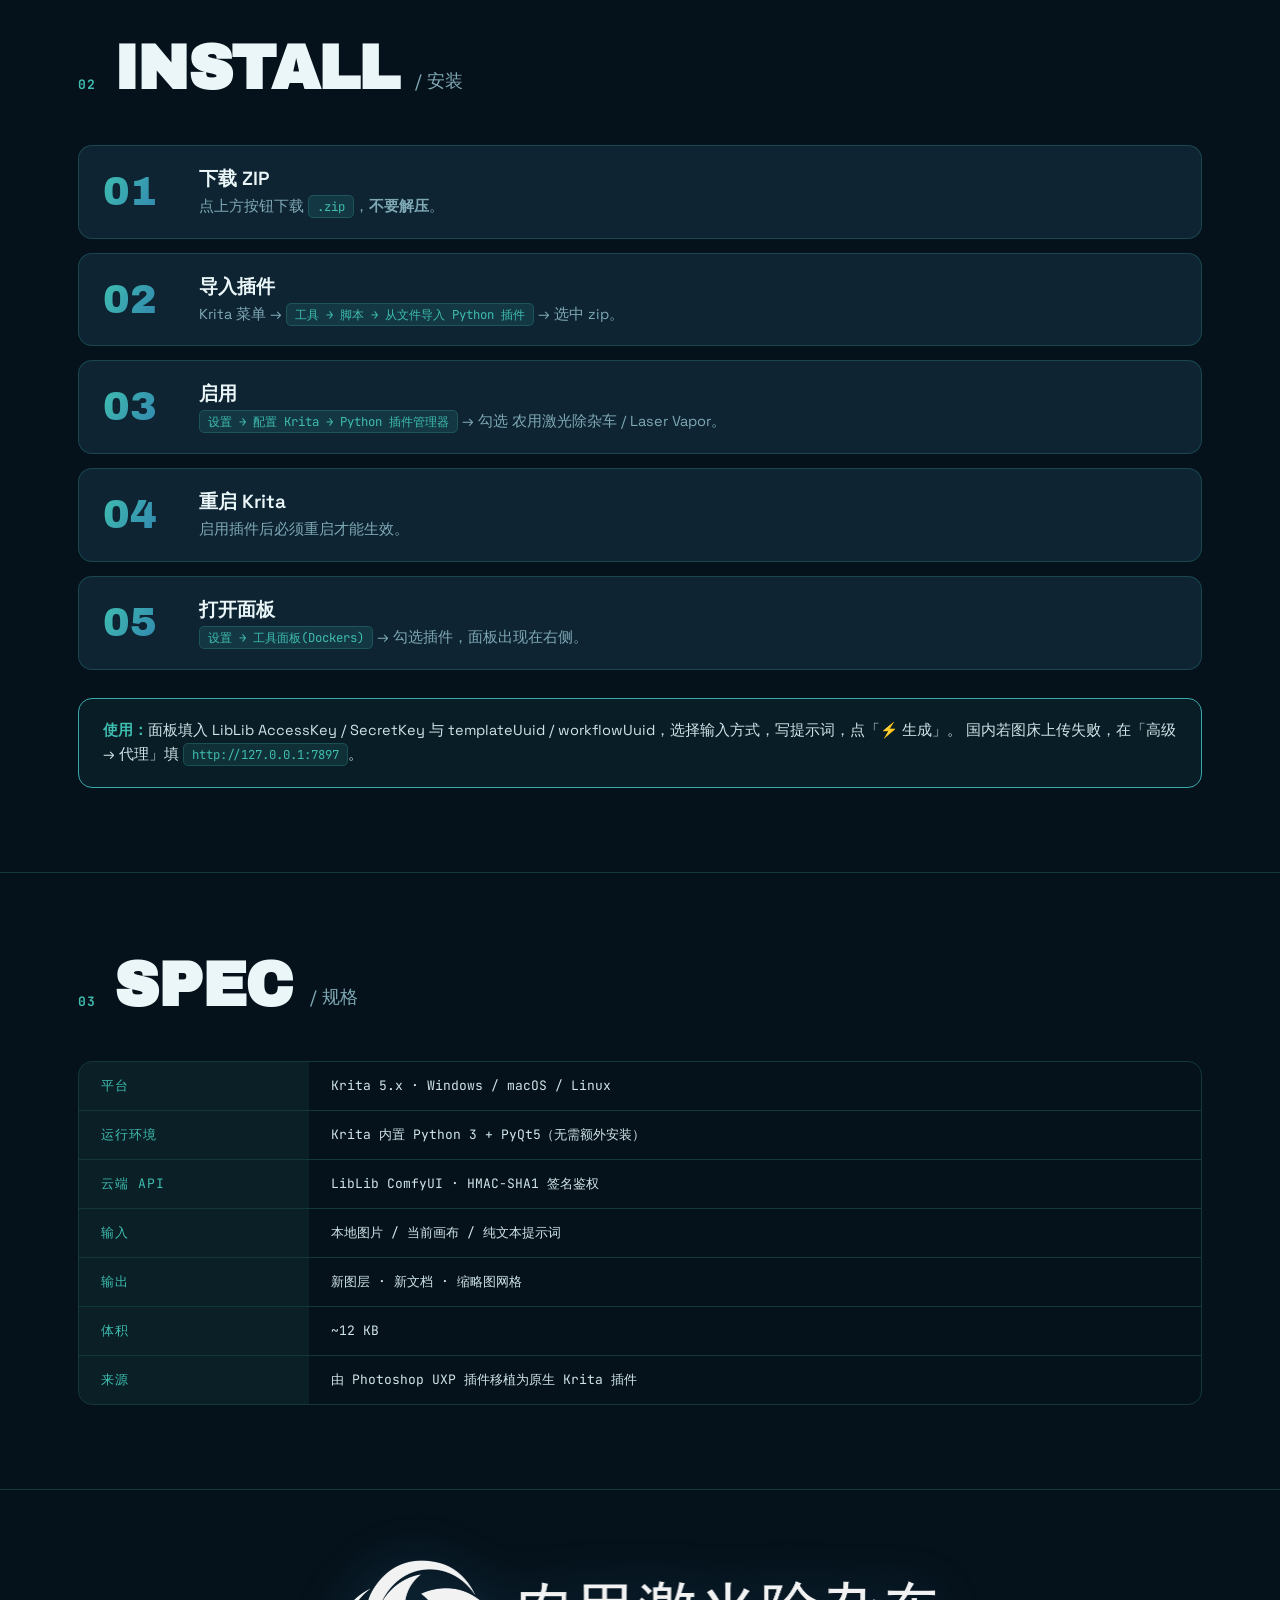
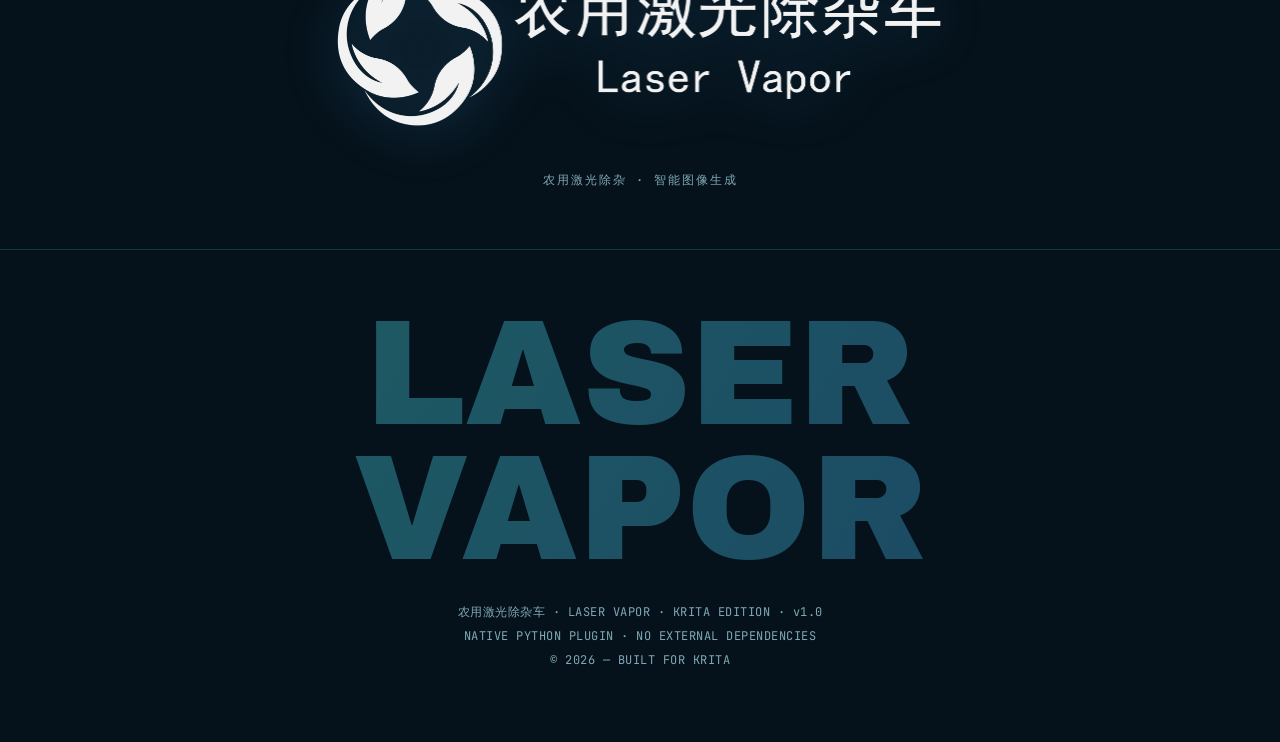
==== commit fb63c18f: "krita site: 修复开屏动画 — 扫描线过曝 + logo 丝滑归位接管 - 修复: hero-reveal 用 opacity:1!important 把 scanline(.04)/glo" ====
--- a/krita/index.html
+++ b/krita/index.html
@@ -233,18 +233,17 @@
   .pl-logo.flight{transition:transform .92s cubic-bezier(.65,0,.2,1),
     filter .92s ease;will-change:transform}
 
-  /* page sits hidden until the curtain releases it */
+  /* page sits hidden until the curtain releases it.
+     只在 loading 时压暗这些层; 解除后它们各自回到设计透明度(scanline .04 / glow .5/.4) */
   body.loading{overflow:hidden}
   body.loading .grid-bg,body.loading .glow,body.loading .topbar,
   body.loading .hero,body.loading .scanline{opacity:0}
-  body .hero,body .topbar{transition:opacity .7s ease .15s}
-  .hero-reveal .topbar,.hero-reveal .grid-bg,.hero-reveal .glow,
-  .hero-reveal .scanline{opacity:1!important;transition:opacity .8s ease}
-  .hero-reveal .hero{opacity:1!important}
+  /* reveal: 平滑过渡回各自默认 opacity, 不强设为 1 */
+  .grid-bg,.glow,.topbar,.hero,.scanline{transition:opacity .8s ease}
   @media(prefers-reduced-motion:reduce){
     .preloader{display:none}body.loading{overflow:auto}
-    body.loading .hero,body.loading .topbar,body.loading .grid-bg,
-    body.loading .glow,body.loading .scanline{opacity:1}}
+    body.loading .grid-bg,body.loading .glow,body.loading .topbar,
+    body.loading .hero,body.loading .scanline{opacity:unset}}
 
   .reveal{opacity:0;transform:translateY(36px);transition:opacity .7s cubic-bezier(.2,.7,.2,1),transform .7s cubic-bezier(.2,.7,.2,1)}
   .reveal.in{opacity:1;transform:none}
@@ -424,28 +423,41 @@
       document.body.classList.remove('loading');
     }
 
-    // FLIP: 把幕布 logo 精确飞到 hero logo 的最终位置/尺寸, 实现无缝接管
+    // FLIP: 把幕布 logo 精确飞到 hero logo 的最终位置/尺寸, 落地角度对齐, 无缝接管
     function flyToHero(){
       if(!heroLogo){ pre.classList.add('done'); reveal(); setTimeout(()=>pre.remove(),900); return; }
+
+      // 先让页面浮现, 但 hero 那个常驻 logo 暂时隐身 —— 由飞入的幕布 logo 顶替它,
+      // 飞行结束的瞬间再原地交接, 避免"两个 logo"或落点跳变。
+      heroLogo.style.visibility = 'hidden';
+      reveal();
+      void document.body.offsetWidth;          // 让 hero 布局生效, 量到准确落点
+
       const from = plLogo.getBoundingClientRect();
       const to   = heroLogo.getBoundingClientRect();
       const dx = (to.left+to.width/2) - (from.left+from.width/2);
       const dy = (to.top+to.height/2) - (from.top+from.height/2);
       const scale = to.width / from.width;
 
-      pre.classList.add('flying');           // 收起光环/文字, 冻结自转
-      // 强制一次 reflow 让 flying 的样式生效, 再起飞
+      pre.classList.add('flying');             // 收起光环/文字, 冻结入场自转
       void plLogo.offsetWidth;
       plLogo.classList.add('flight');
+      // 落地角度 = 360°(视觉 0°), 与 hero logo spin 起点对齐, 接管不跳角
       plLogo.style.transform =
-        `translate(${dx}px,${dy}px) scale(${scale}) rotate(380deg)`;
+        `translate(${dx}px,${dy}px) scale(${scale}) rotate(360deg)`;
       plLogo.style.filter = 'drop-shadow(0 8px 26px rgba(47,122,175,.5))';
 
-      reveal();                              // 页面同时浮现, 落点已有常驻 logo 在转
-
-      // logo 抵达后, 幕布圆形溶解收掉
-      setTimeout(()=>{ pre.classList.add('done'); }, 640);
-      setTimeout(finish, 1500);
+      // 飞行结束(.92s)那一刻原地交接: hero logo 从 0° 重启 spin 接上, 幕布 logo 撤场
+      const HANDOFF = 920;
+      setTimeout(()=>{
+        heroLogo.style.animation = 'none';
+        void heroLogo.offsetWidth;
+        heroLogo.style.animation = 'spin 16s linear infinite';
+        heroLogo.style.visibility = 'visible';   // 与飞入 logo 同位同角, 视觉零缝
+        plLogo.style.visibility = 'hidden';
+        pre.classList.add('done');               // 幕布溶解
+      }, HANDOFF);
+      setTimeout(finish, HANDOFF + 700);
     }
 
     // 时间线: 入场(1.05s)+蓄力旋转 → ~2.0s 起飞。
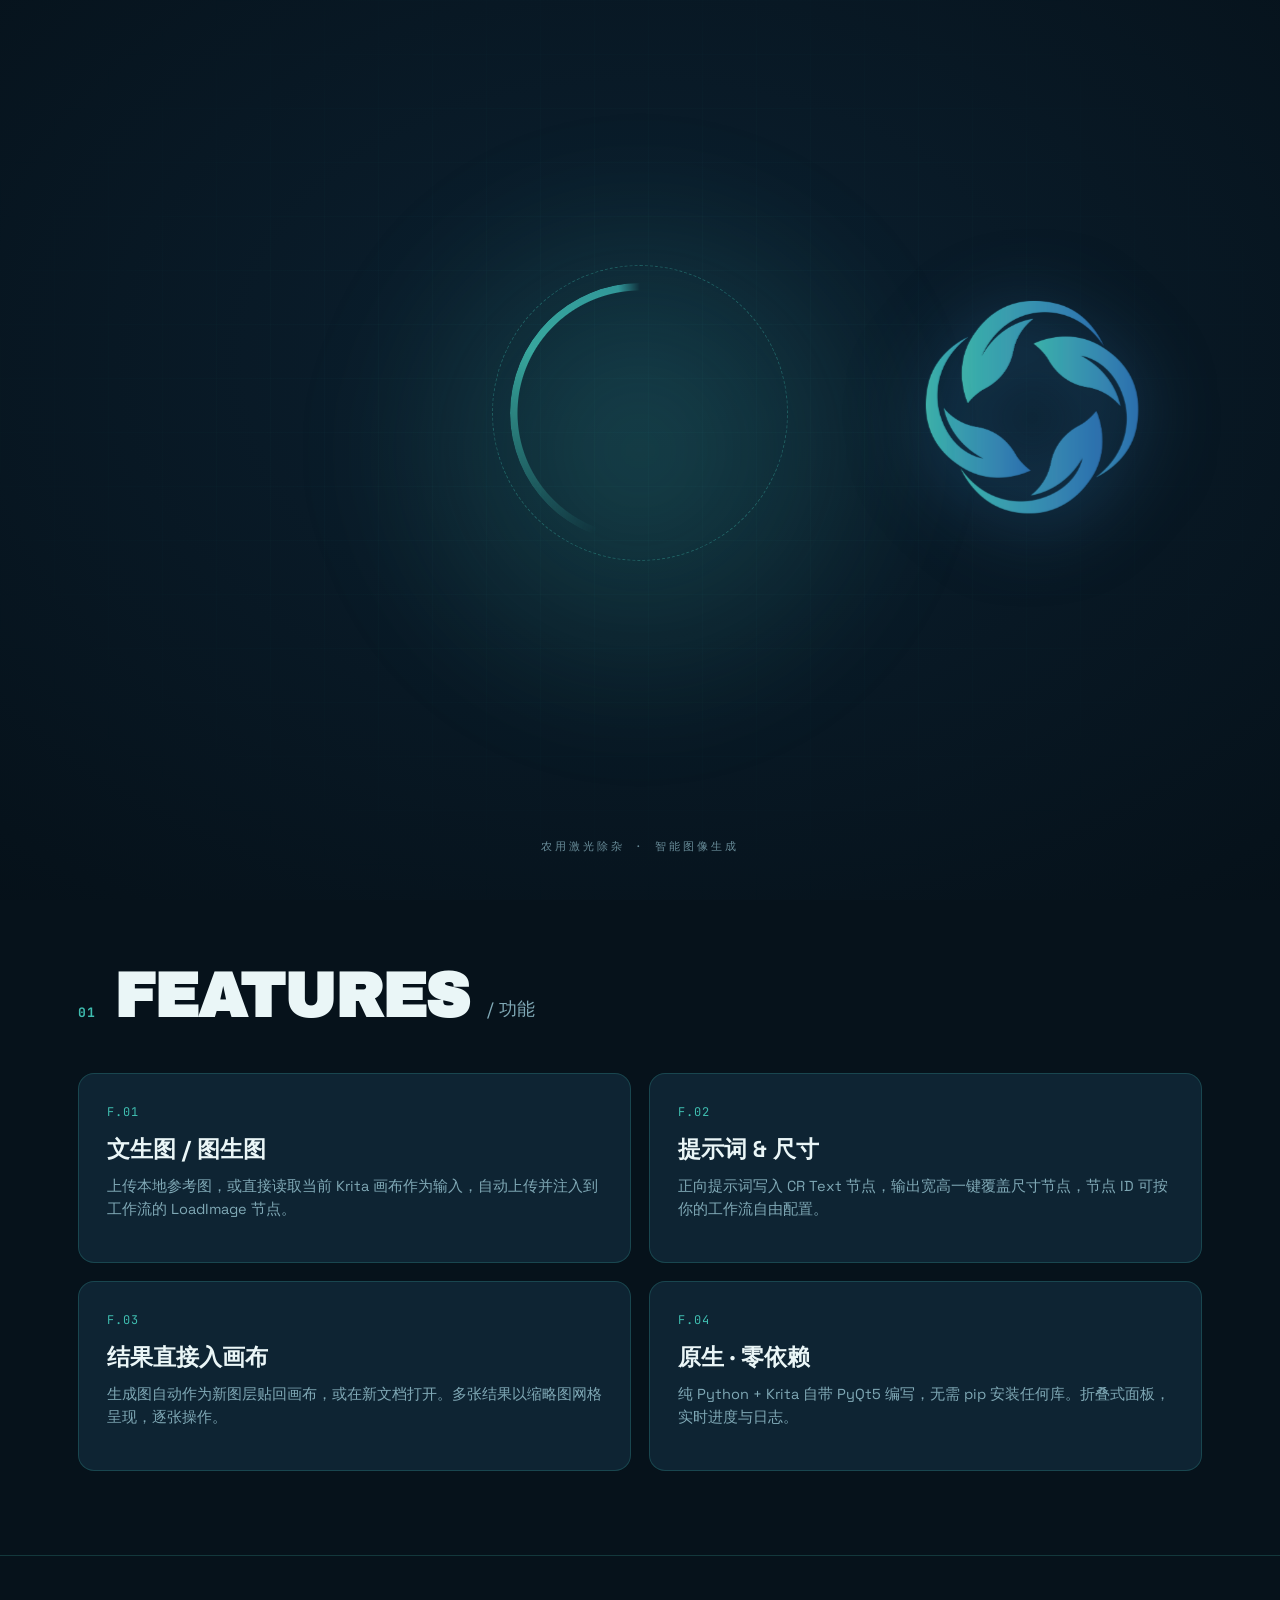
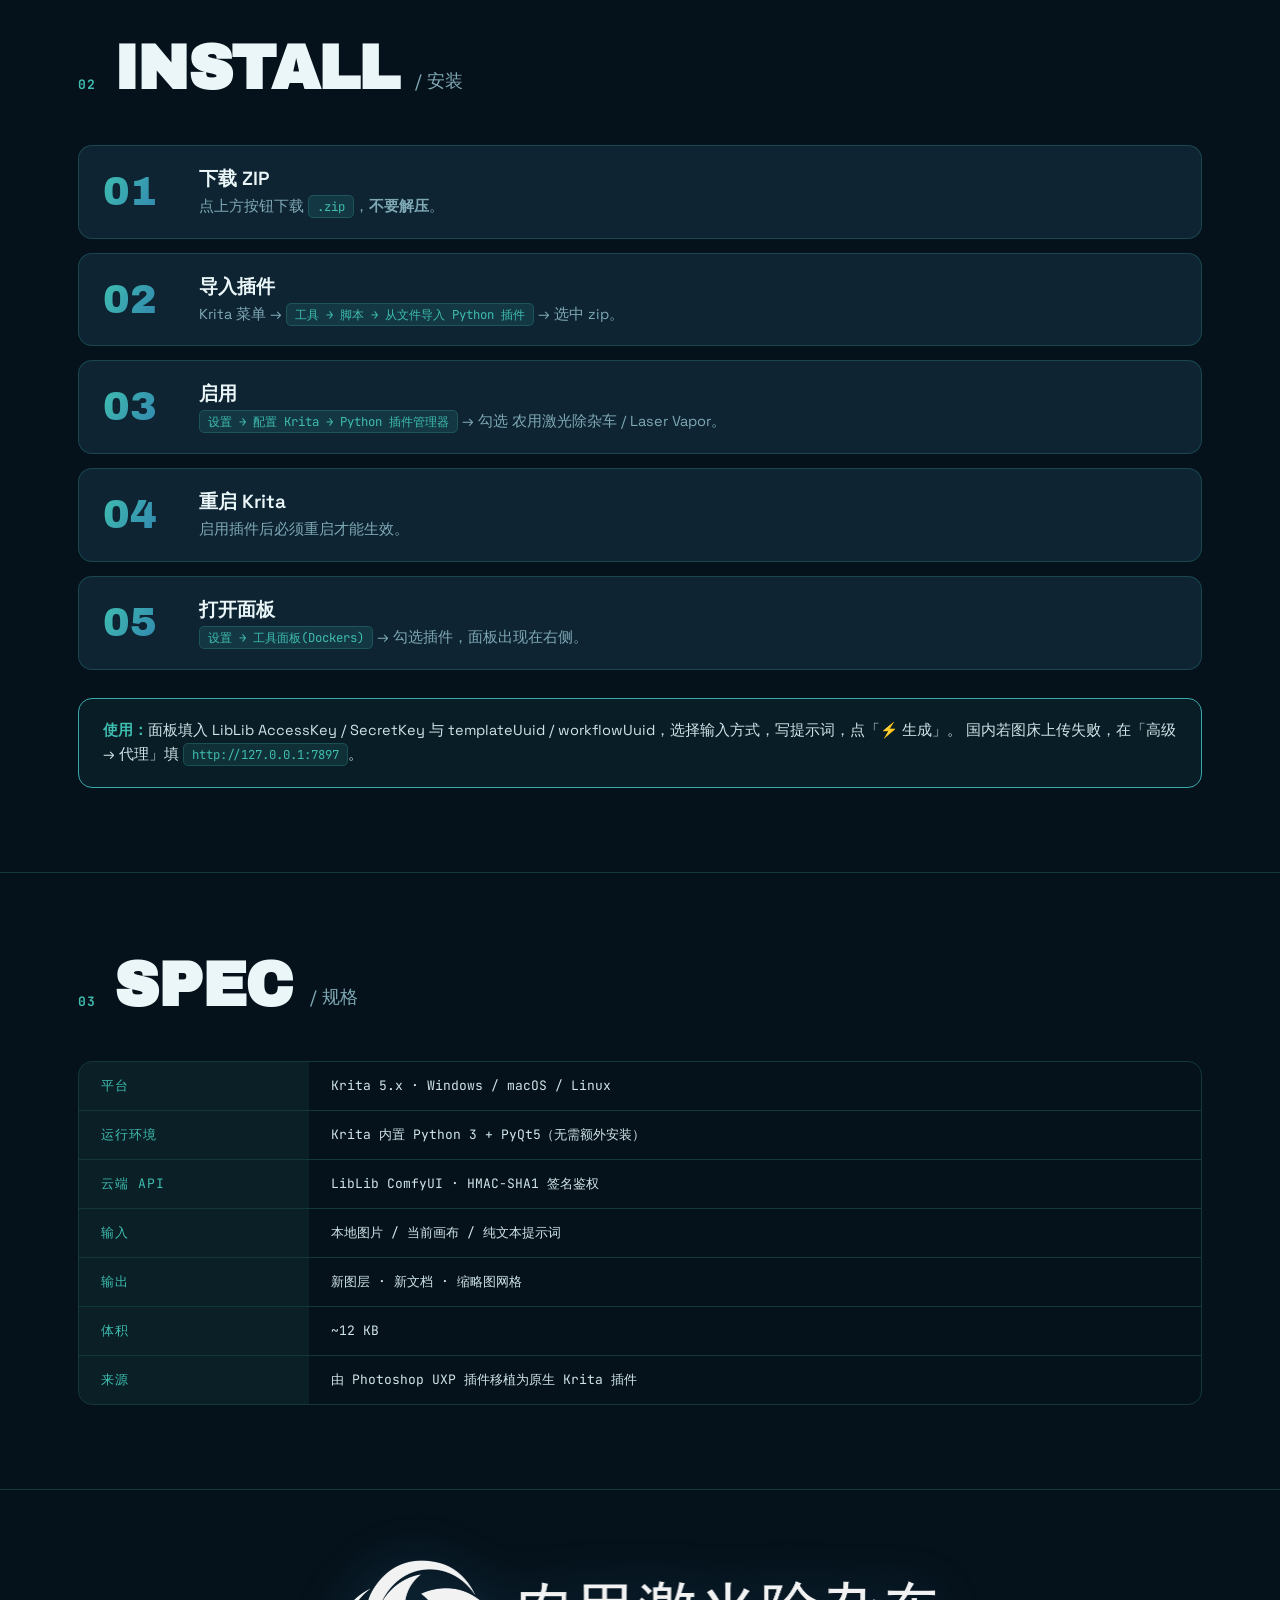
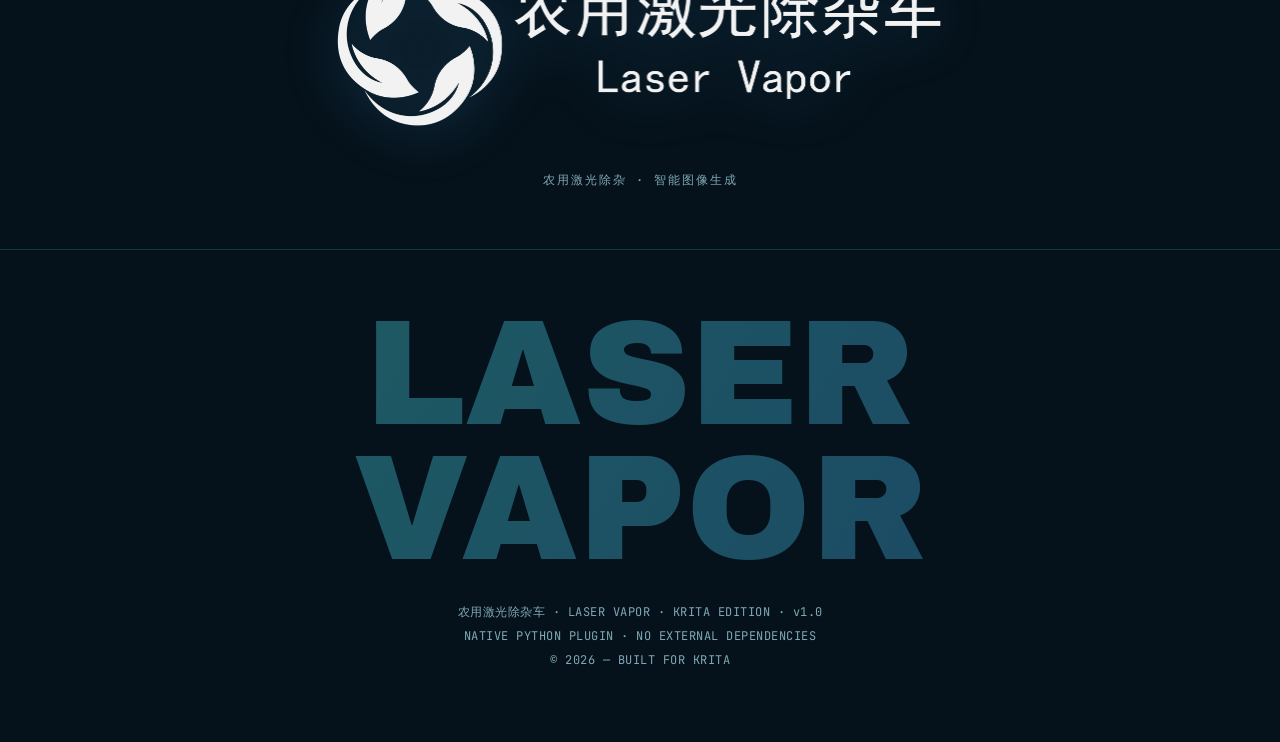
==== commit b7367763: "krita site: 开屏 logo 交接增加放大收束动画, 衔接更顺 - 飞入 logo 落到 hero 落点时停在略大态(scale x1.18, 角度对齐 360°) - 交接瞬间 hero " ====
--- a/krita/index.html
+++ b/krita/index.html
@@ -90,6 +90,11 @@
   .logo-img{width:180px;height:180px;animation:spin 16s linear infinite;
     filter:drop-shadow(0 8px 26px rgba(47,122,175,.5))}
   @keyframes spin{to{transform:rotate(360deg)}}
+  /* 交接收束: 从略大旋转缩定到正常尺寸, 衔接开屏飞入。
+     终点 360°(视觉 0°) 与 spin 起点对齐, 收束后接匀速自转不跳角 */
+  @keyframes logo-settle{
+    0%{transform:scale(1.18) rotate(0deg)}
+    100%{transform:scale(1) rotate(360deg)}}
 
   /* CTA band */
   .cta-band{border-top:1px solid var(--line);border-bottom:1px solid var(--line);
@@ -442,20 +447,23 @@
       pre.classList.add('flying');             // 收起光环/文字, 冻结入场自转
       void plLogo.offsetWidth;
       plLogo.classList.add('flight');
-      // 落地角度 = 360°(视觉 0°), 与 hero logo spin 起点对齐, 接管不跳角
+      // 落地: 比 hero 最终尺寸略大(1.18x)+ 角度对齐 360°, 交给 hero logo 接着缩定
       plLogo.style.transform =
-        `translate(${dx}px,${dy}px) scale(${scale}) rotate(360deg)`;
+        `translate(${dx}px,${dy}px) scale(${scale*1.18}) rotate(360deg)`;
       plLogo.style.filter = 'drop-shadow(0 8px 26px rgba(47,122,175,.5))';
 
-      // 飞行结束(.92s)那一刻原地交接: hero logo 从 0° 重启 spin 接上, 幕布 logo 撤场
+      // 飞行结束(.92s)那一刻原地交接: hero logo 从 1.18x/0° 缩定收束, 再无缝转入常驻 spin
       const HANDOFF = 920;
       setTimeout(()=>{
-        heroLogo.style.animation = 'none';
-        void heroLogo.offsetWidth;
-        heroLogo.style.animation = 'spin 16s linear infinite';
-        heroLogo.style.visibility = 'visible';   // 与飞入 logo 同位同角, 视觉零缝
+        heroLogo.style.animation = 'logo-settle .9s cubic-bezier(.18,.9,.24,1.05) forwards';
+        heroLogo.style.visibility = 'visible';   // 与飞入 logo 同位, 略大态显形
         plLogo.style.visibility = 'hidden';
         pre.classList.add('done');               // 幕布溶解
+        // 收束动画结束后, 从 70° 无缝接入匀速自转
+        heroLogo.addEventListener('animationend', function onSettle(){
+          heroLogo.removeEventListener('animationend', onSettle);
+          heroLogo.style.animation = 'spin 16s linear infinite';
+        });
       }, HANDOFF);
       setTimeout(finish, HANDOFF + 700);
     }
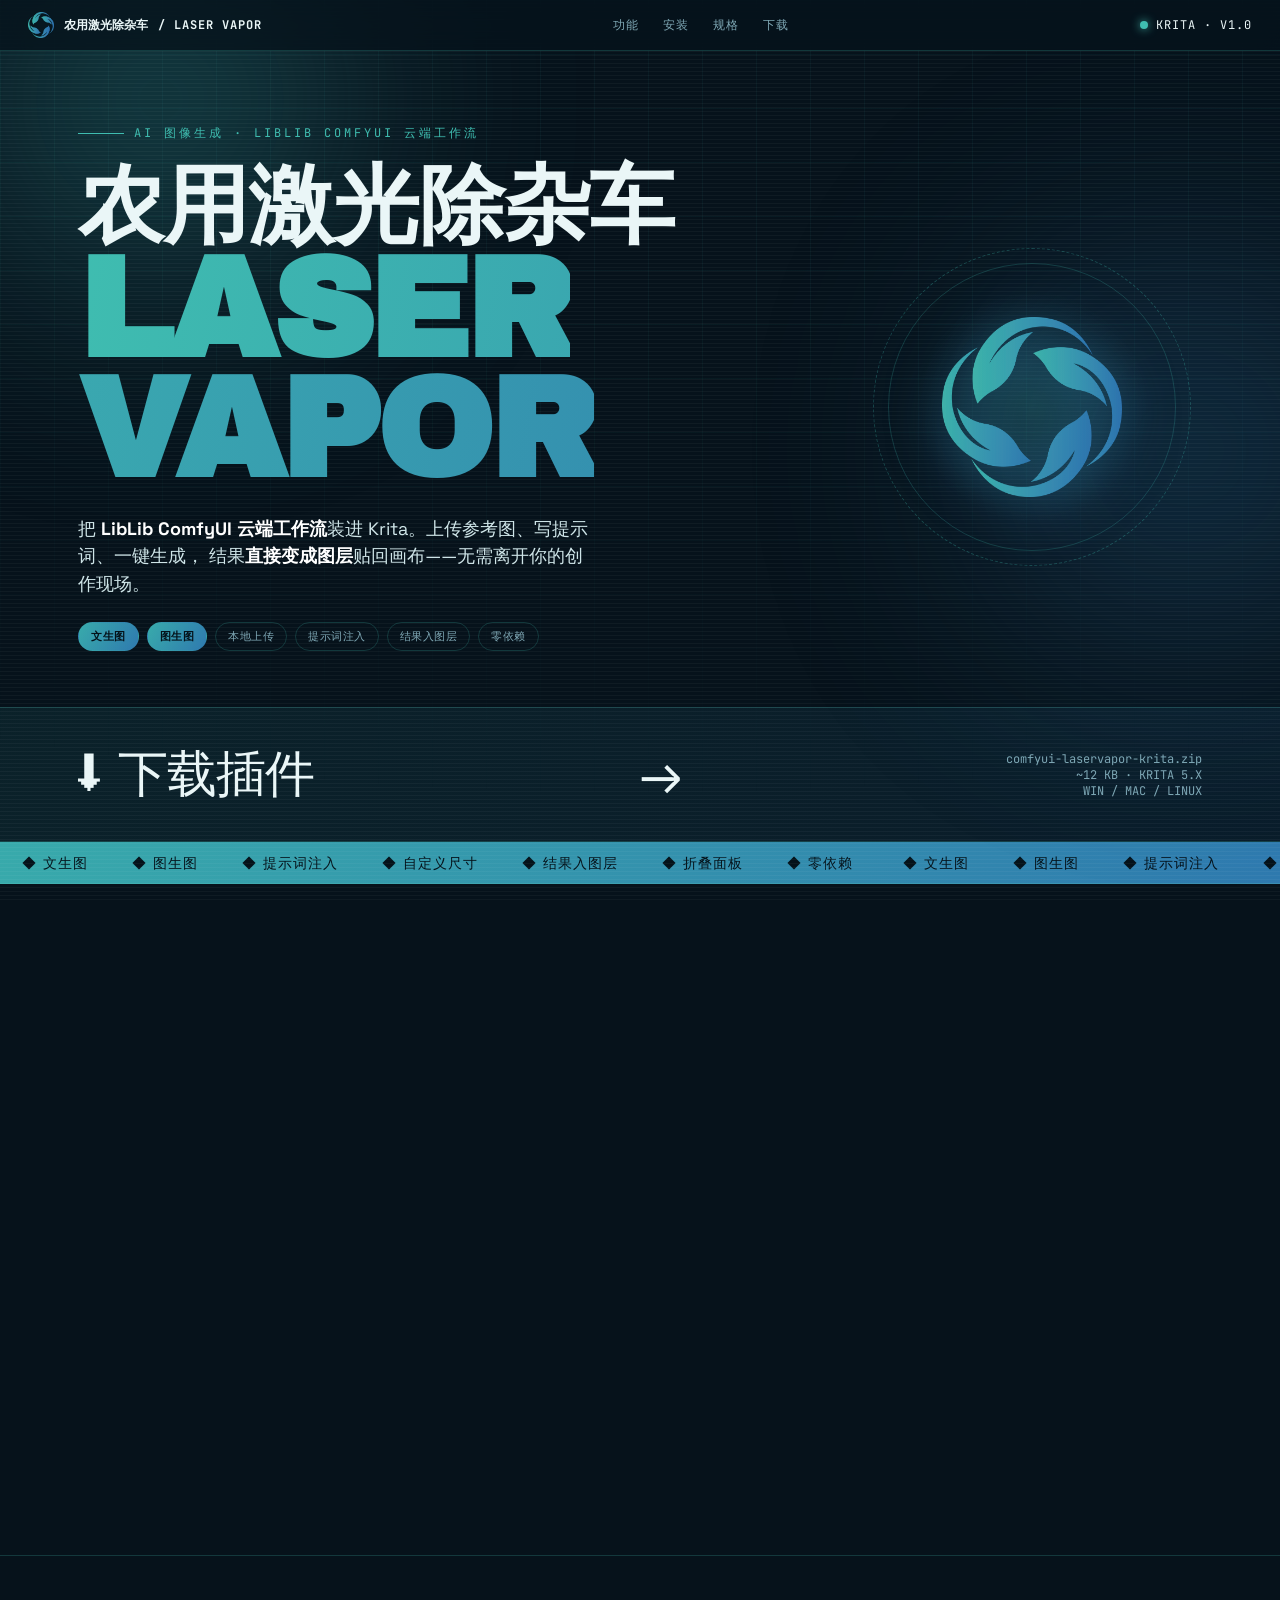
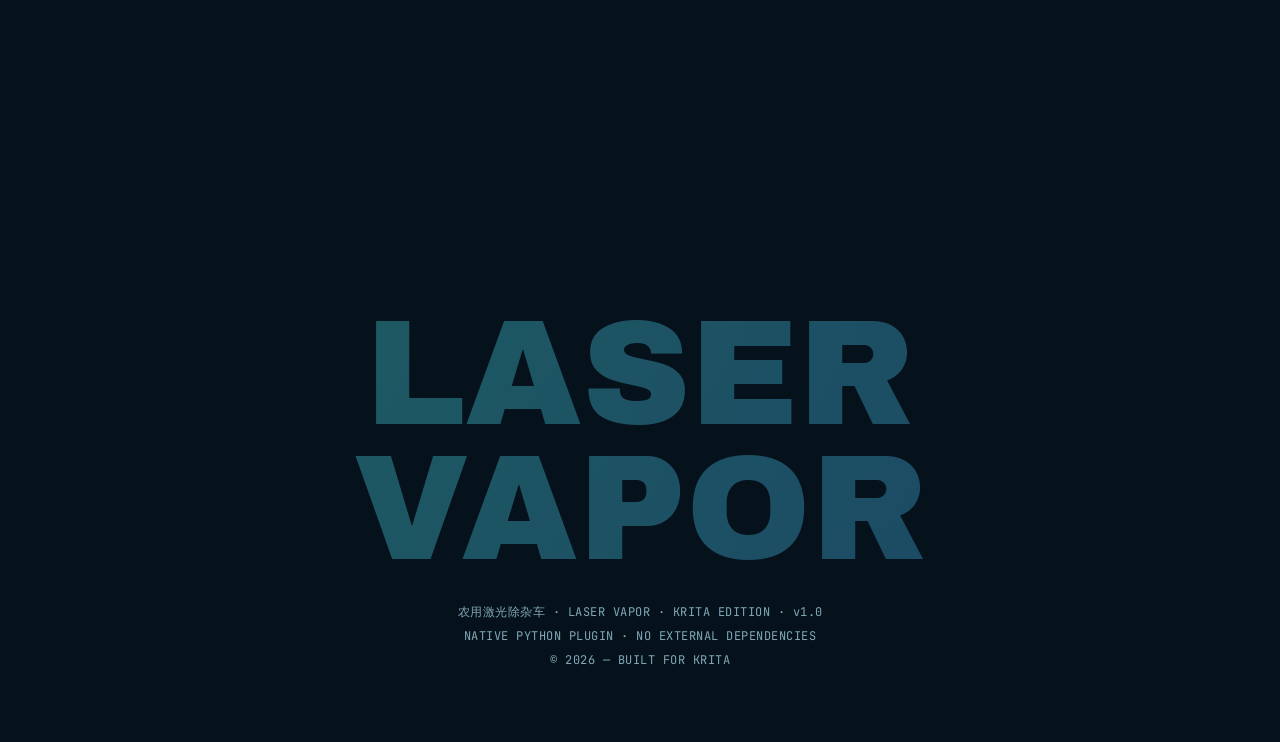
==== commit e036758d: "krita site: 让收束动画看得见 — 幕布快速让位 + 收束放慢前置 问题: 幕布(z-index 9999)在 hero logo 之上, 圆形收缩溶解 .85s 把收束挡住, 等溶完收束也" ====
--- a/krita/index.html
+++ b/krita/index.html
@@ -228,10 +228,10 @@
     opacity:0;animation:pl-fade .6s ease 1.5s forwards}
   @keyframes pl-fade{to{opacity:.8}}
 
-  /* exit: curtain dissolves while the FLIP-translated logo flies to the hero slot */
-  .preloader.done{animation:pl-curtain .85s cubic-bezier(.7,0,.3,1) forwards}
+  /* exit: 幕布快速整体淡出, 把舞台让给 hero logo 的收束动画(不再用圆形收缩遮挡落点) */
+  .preloader.done{animation:pl-curtain .5s ease forwards;pointer-events:none}
   @keyframes pl-curtain{
-    to{opacity:0;clip-path:circle(0% at 50% 50%);visibility:hidden}}
+    to{opacity:0;visibility:hidden}}
   .preloader.flying .pl-ring,.preloader.flying .pl-orbit,
   .preloader.flying .pl-word,.preloader.flying .pl-sub{opacity:0;transition:opacity .35s ease}
   .preloader.flying .pl-logo{animation:none}     /* freeze spin; JS drives the flight */
@@ -452,20 +452,26 @@
         `translate(${dx}px,${dy}px) scale(${scale*1.18}) rotate(360deg)`;
       plLogo.style.filter = 'drop-shadow(0 8px 26px rgba(47,122,175,.5))';
 
-      // 飞行结束(.92s)那一刻原地交接: hero logo 从 1.18x/0° 缩定收束, 再无缝转入常驻 spin
+      // 飞行结束(.92s)那一刻原地交接。关键: 幕布(z-index 9999)在 hero logo 之上,
+      // 必须先让幕布快速让位, 收束才看得见 —— 否则被还没溶完的幕布挡住。
       const HANDOFF = 920;
+      const SETTLE = 1100;                       // 收束时长, 放慢看得清
       setTimeout(()=>{
-        heroLogo.style.animation = 'logo-settle .9s cubic-bezier(.18,.9,.24,1.05) forwards';
-        heroLogo.style.visibility = 'visible';   // 与飞入 logo 同位, 略大态显形
+        // 1) 幕布立刻开始溶解(快), 露出底下的 hero 落点
+        pre.classList.add('done');
+        // 2) hero logo 在干净页面上显形并收束: 1.18x→1x 缩定 + 转一圈, 带回弹
+        heroLogo.style.animation =
+          `logo-settle ${SETTLE}ms cubic-bezier(.16,.84,.28,1.06) forwards`;
+        heroLogo.style.visibility = 'visible';
         plLogo.style.visibility = 'hidden';
-        pre.classList.add('done');               // 幕布溶解
-        // 收束动画结束后, 从 70° 无缝接入匀速自转
+        // 3) 收束结束后无缝接入常驻匀速自转(终点视觉 0° 对齐 spin 起点)
         heroLogo.addEventListener('animationend', function onSettle(){
           heroLogo.removeEventListener('animationend', onSettle);
           heroLogo.style.animation = 'spin 16s linear infinite';
         });
       }, HANDOFF);
-      setTimeout(finish, HANDOFF + 700);
+      // 幕布 done 动画 .85s, 收束 1.1s —— 等收束跑完再彻底收场
+      setTimeout(finish, HANDOFF + SETTLE + 200);
     }
 
     // 时间线: 入场(1.05s)+蓄力旋转 → ~2.0s 起飞。
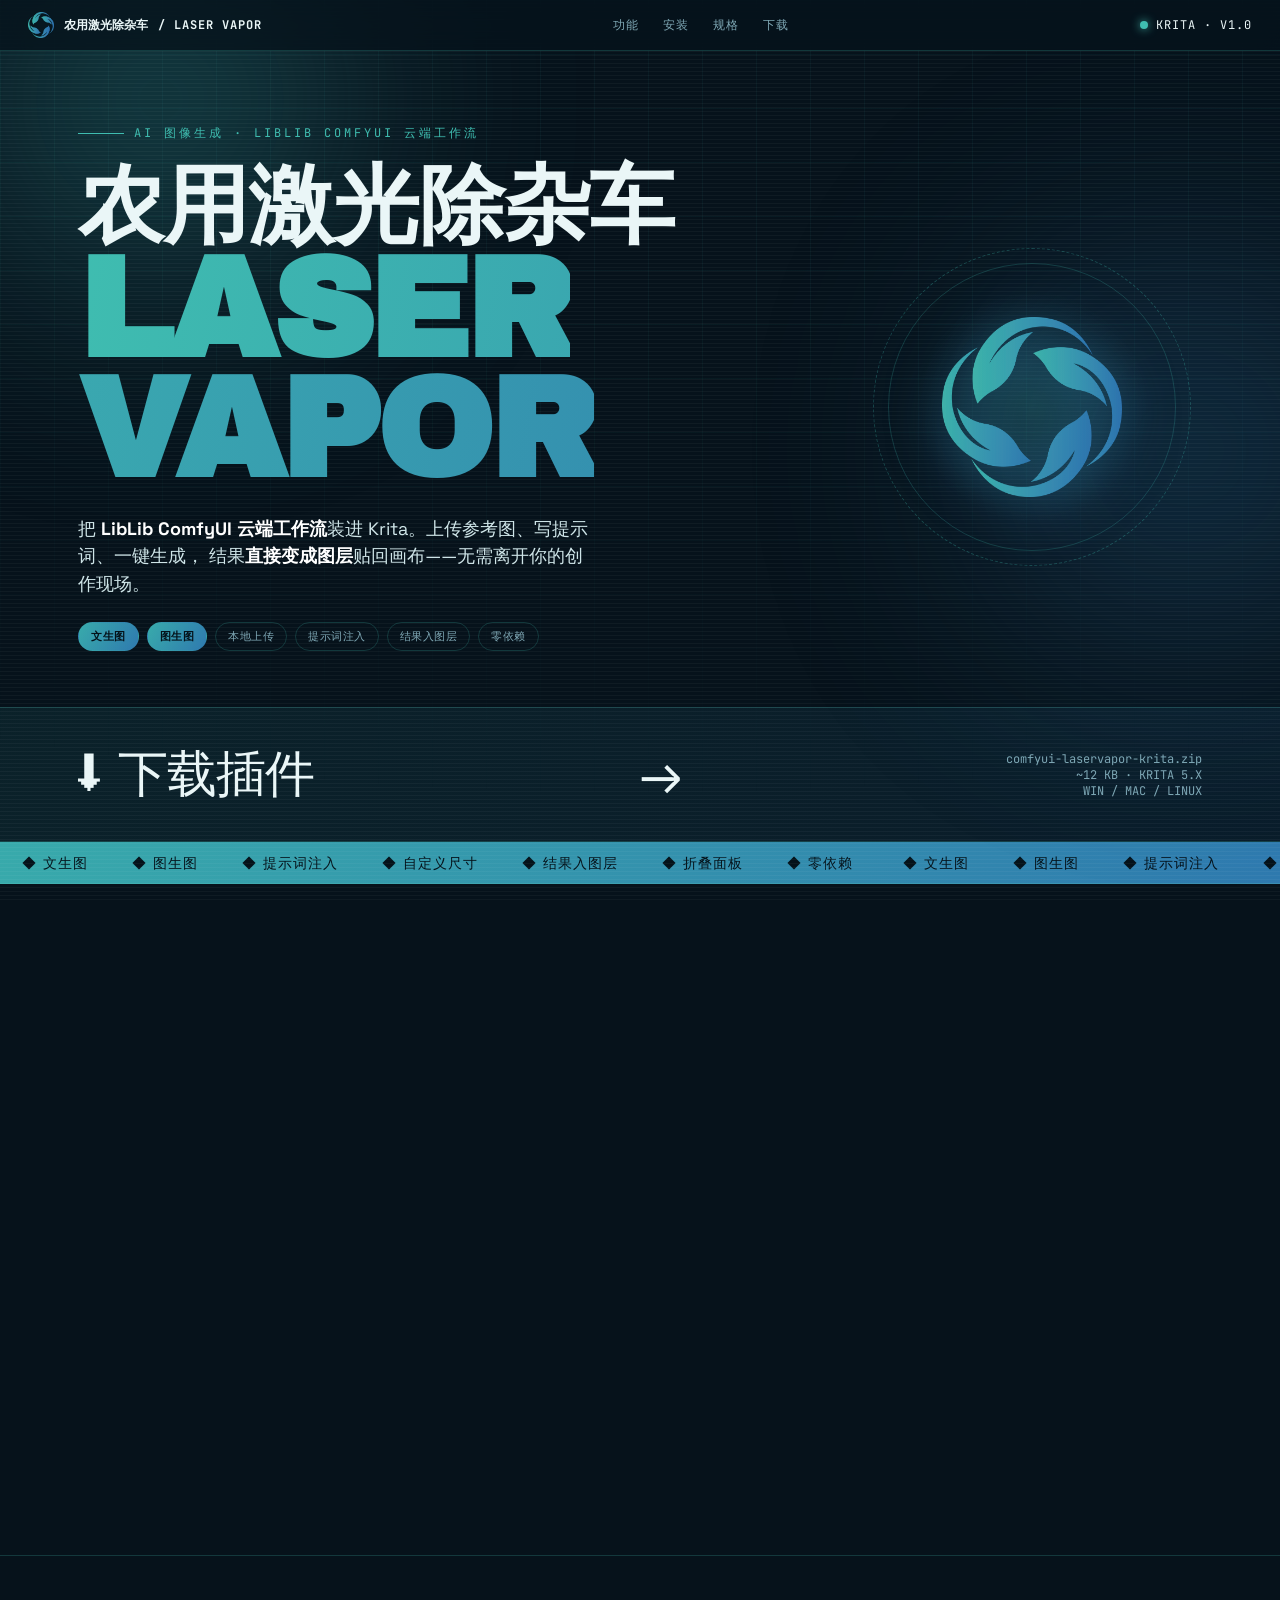
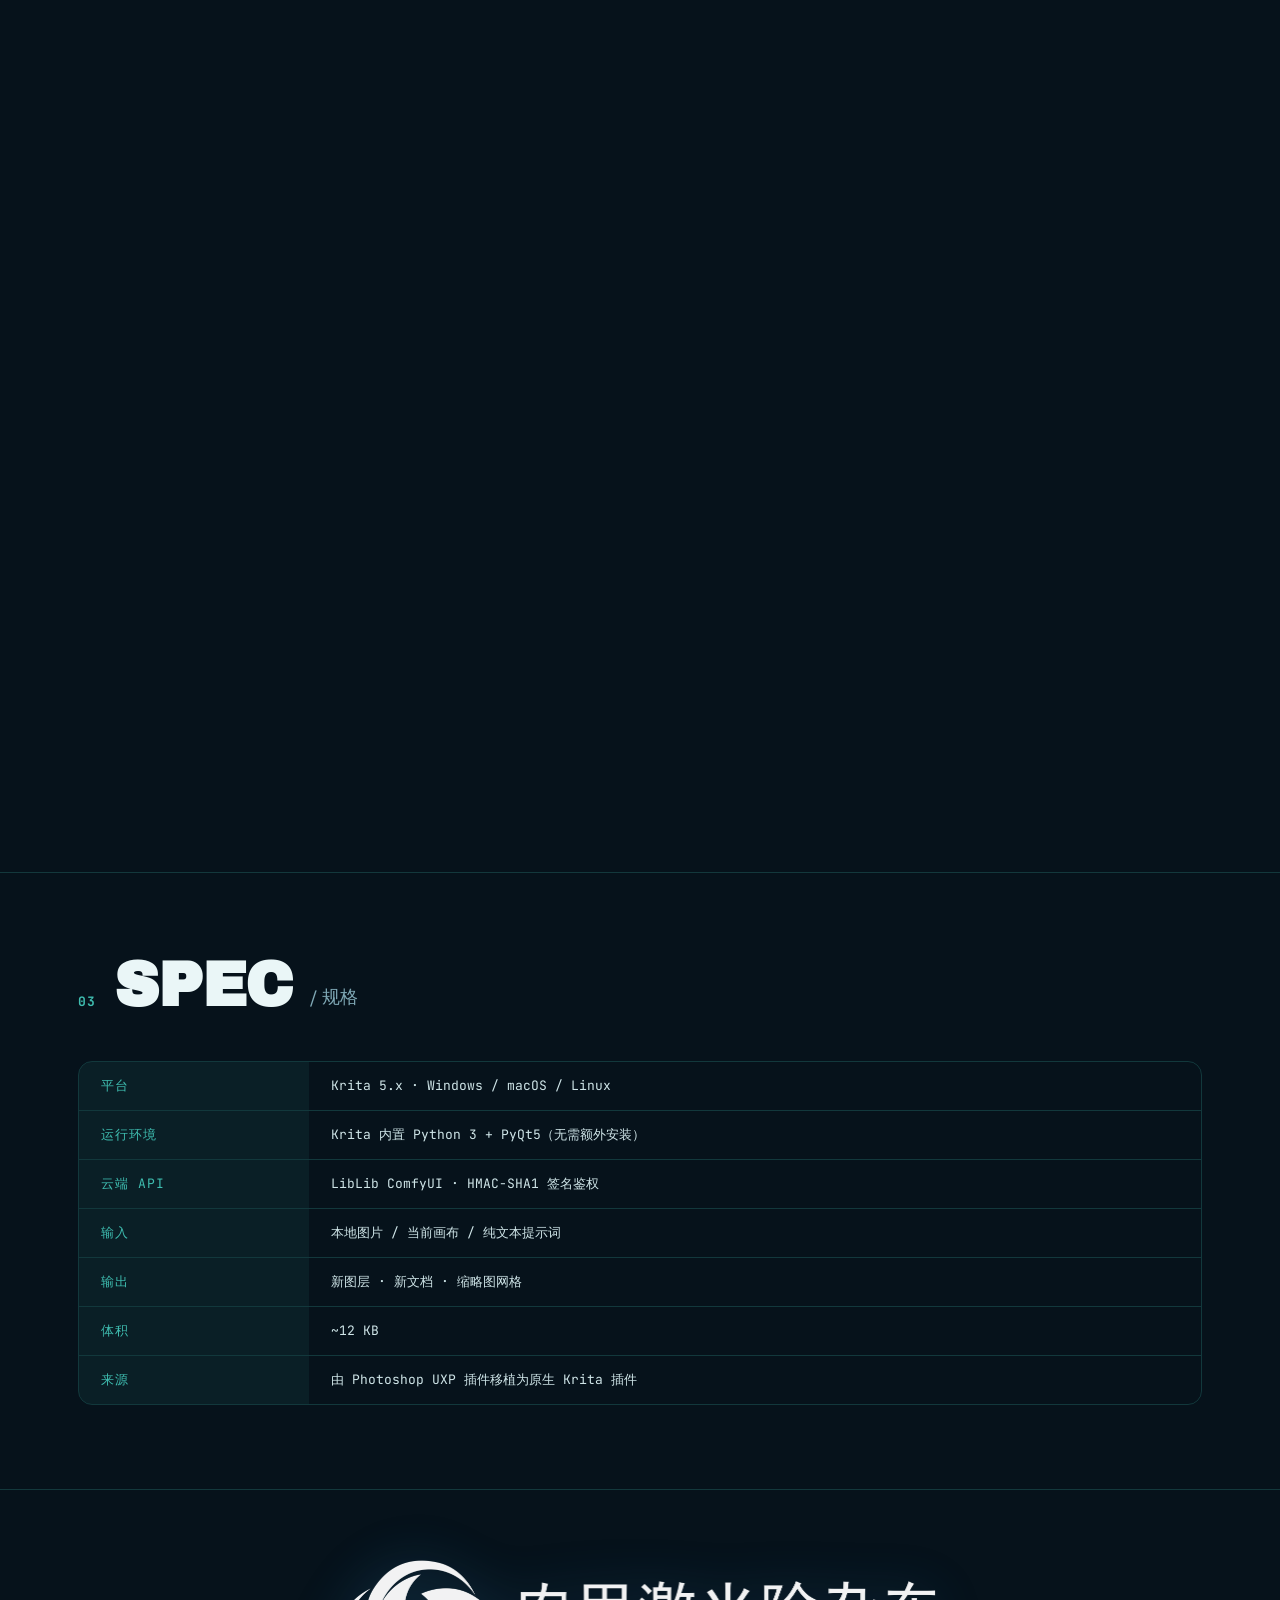
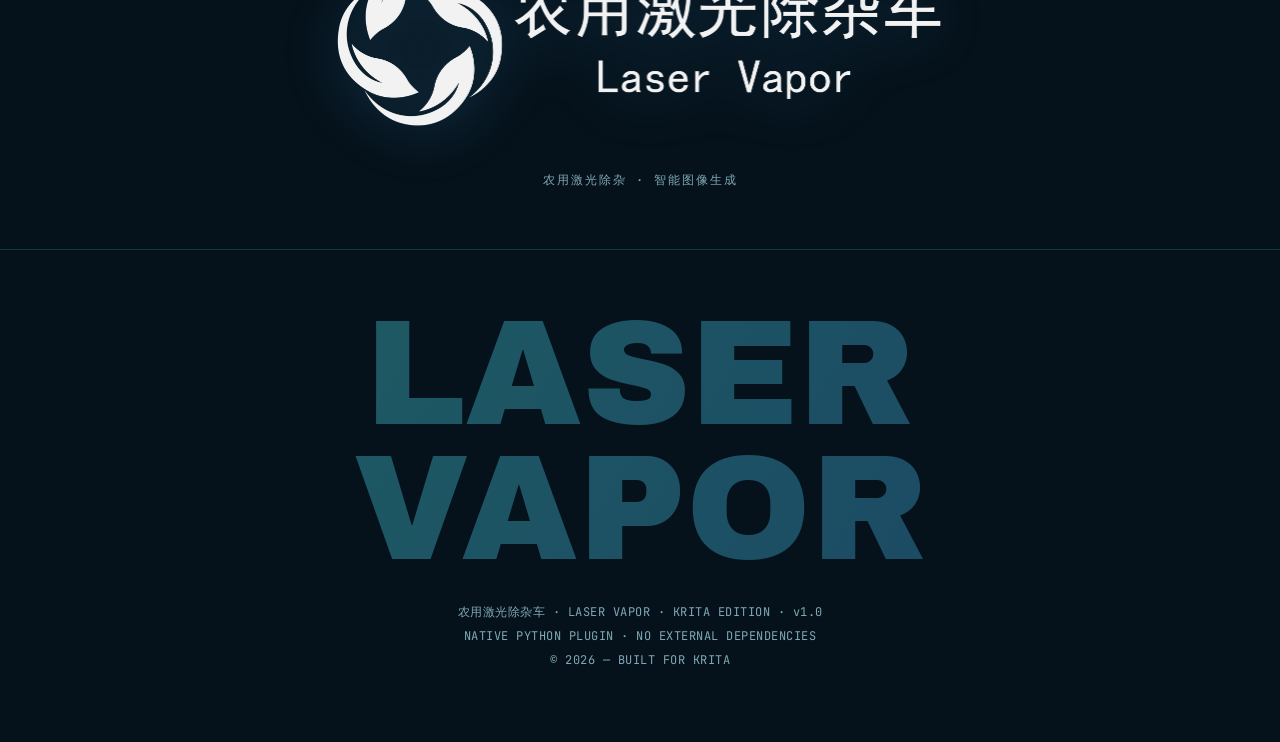
==== commit 2e53d1fc: "krita site: 每次刷新都从页面顶部开始 关掉浏览器滚动位置记忆(scrollRestoration=manual)并在加载时强制 scrollTo(0,0), 配合开屏动画期间的 overf" ====
--- a/krita/index.html
+++ b/krita/index.html
@@ -401,6 +401,11 @@
 </footer>
 
 <script>
+  /* 每次刷新都从顶部开始: 关掉浏览器的滚动位置记忆并强制置顶 */
+  if('scrollRestoration' in history){ history.scrollRestoration = 'manual'; }
+  window.scrollTo(0,0);
+  window.addEventListener('load',()=>window.scrollTo(0,0));
+
   /* ============ 开屏加载动画 编排 ============ */
   (function(){
     const pre = document.getElementById('preloader');
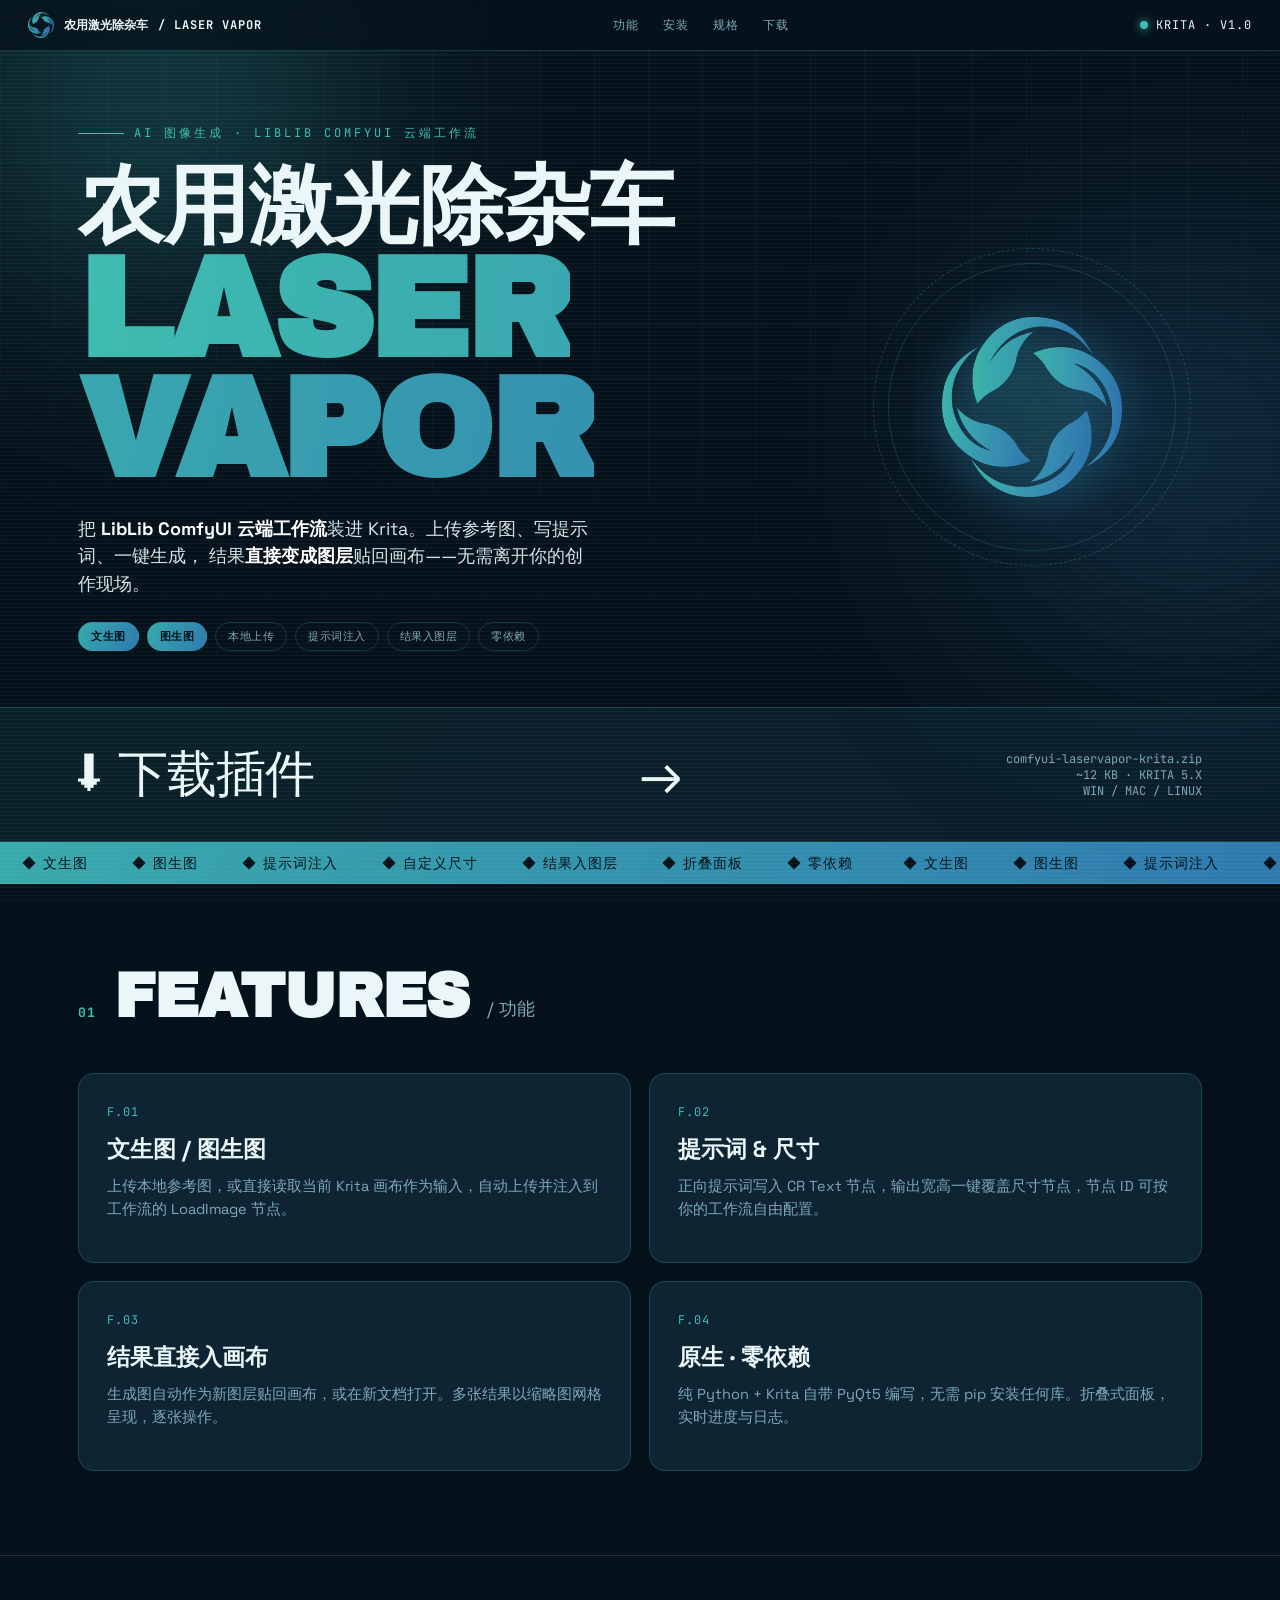
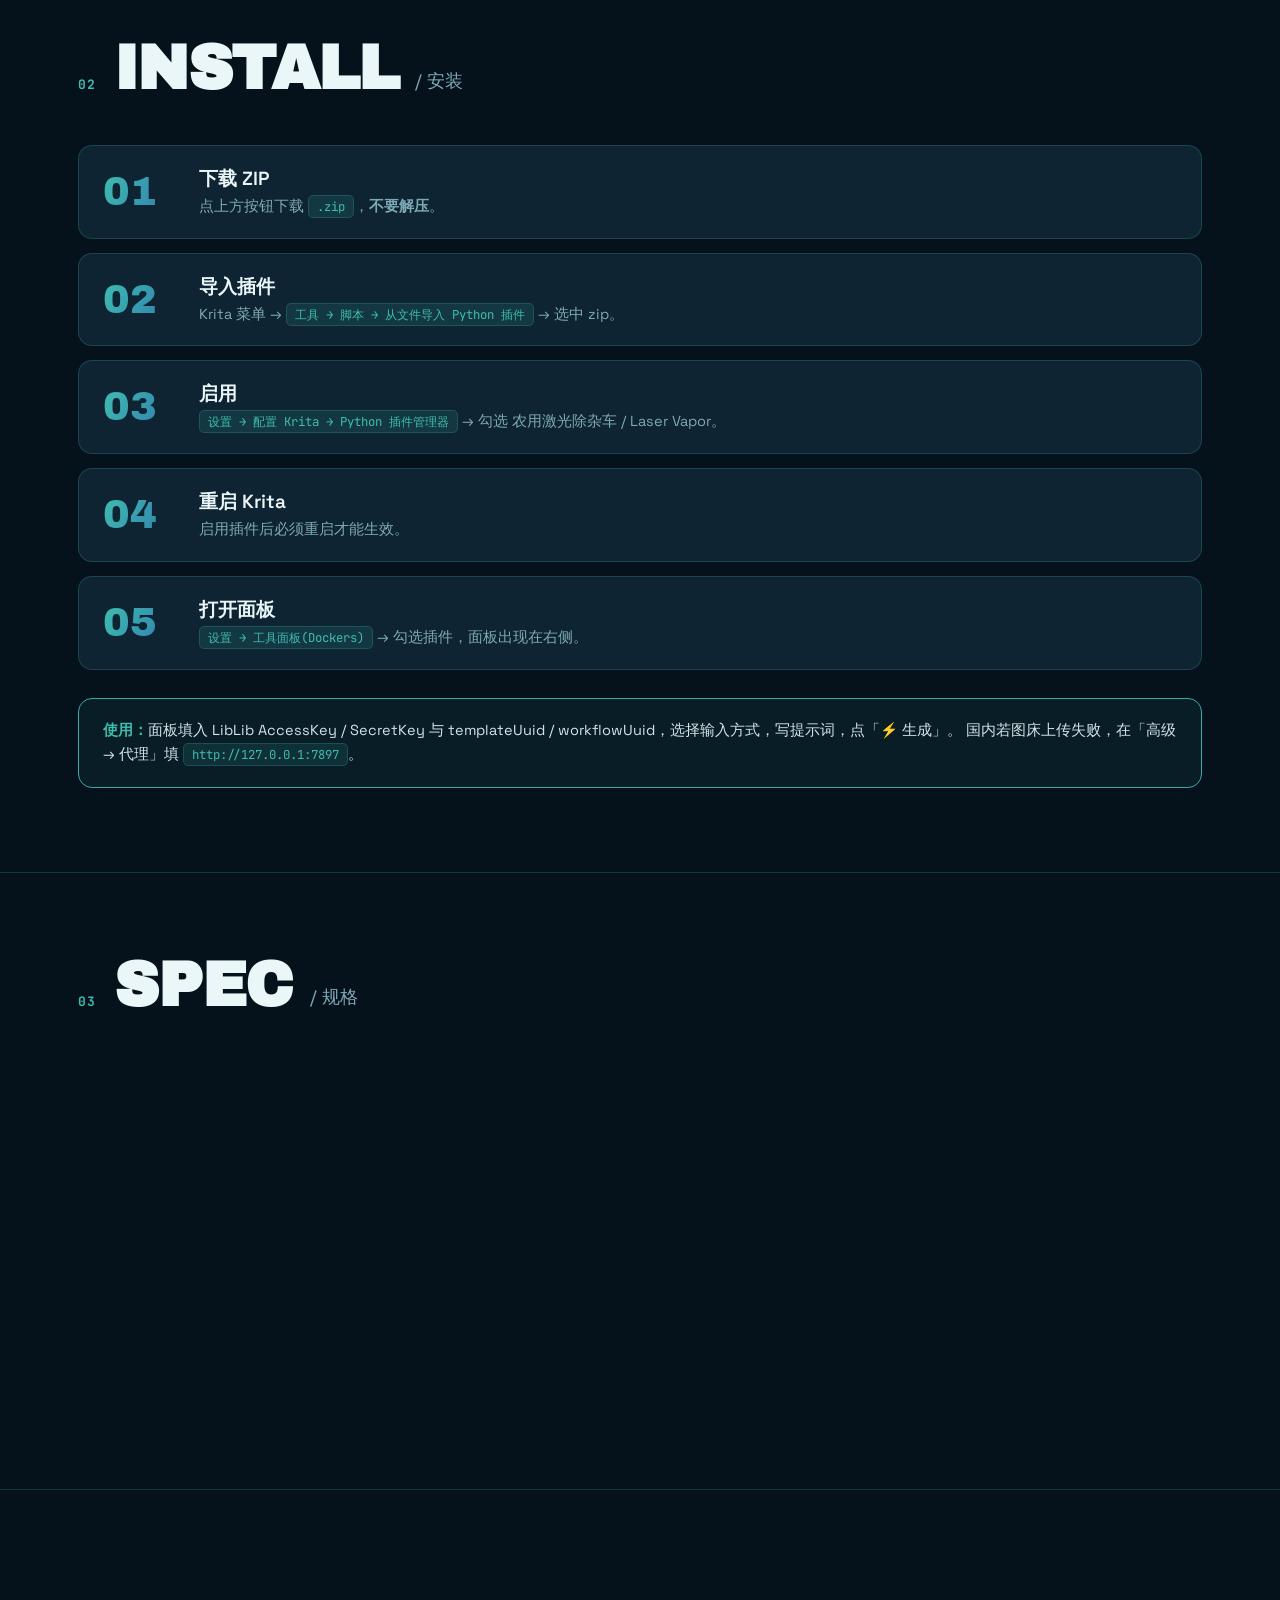
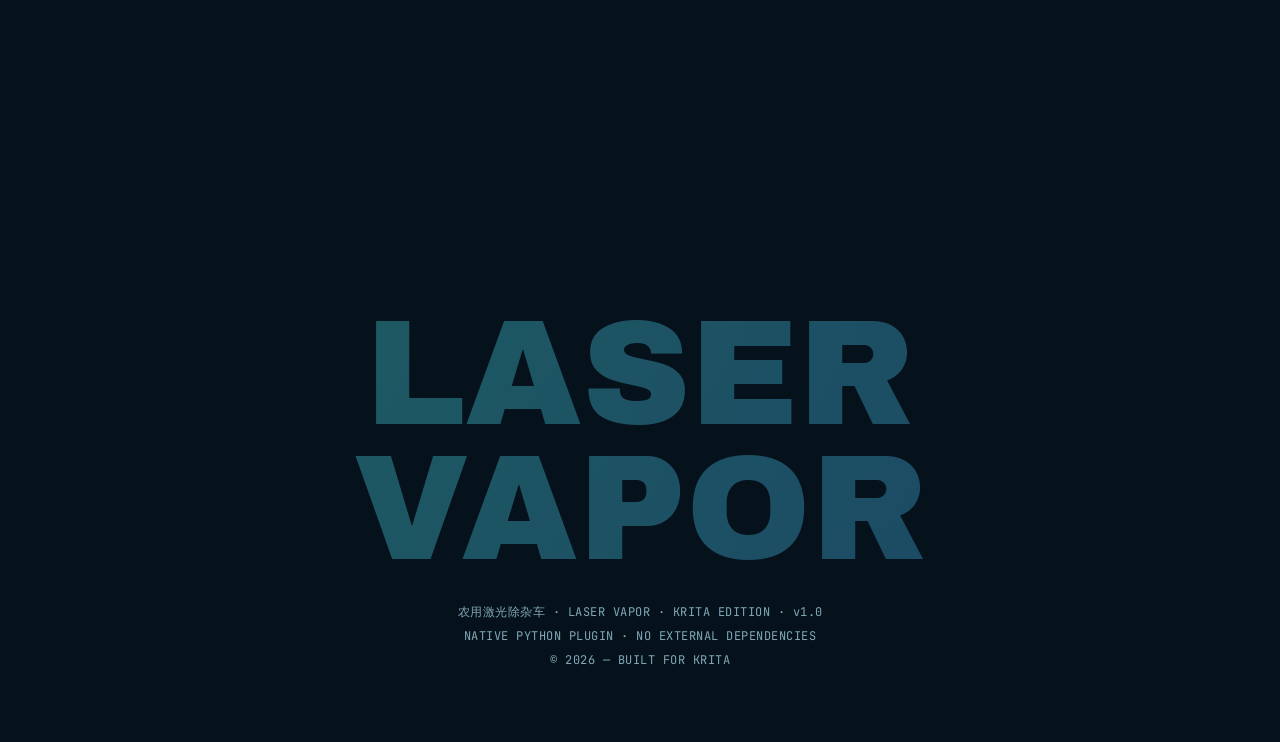
==== commit ca4bf37b: "krita site: 修复飞入时中心残留光圈 — 圆环/轨道/辉光瞬时收掉 logo 飞向落点时, 扫光圆环/虚线轨道/中心辉光原地慢淡(.35s)被截到残留; 改为起飞瞬间 .18s 极速收掉, " ====
--- a/krita/index.html
+++ b/krita/index.html
@@ -232,8 +232,11 @@
   .preloader.done{animation:pl-curtain .5s ease forwards;pointer-events:none}
   @keyframes pl-curtain{
     to{opacity:0;visibility:hidden}}
+  /* 起飞瞬间: 中心的圆环/虚线轨道/辉光立刻收掉(.18s), 只让 logo 干净飞走 —
+     否则它们会原地残留, 出现"光圈不跟着走"的怪象。文字略慢淡出无妨。 */
   .preloader.flying .pl-ring,.preloader.flying .pl-orbit,
-  .preloader.flying .pl-word,.preloader.flying .pl-sub{opacity:0;transition:opacity .35s ease}
+  .preloader.flying::after{opacity:0;animation:none;transition:opacity .18s ease}
+  .preloader.flying .pl-word,.preloader.flying .pl-sub{opacity:0;transition:opacity .3s ease}
   .preloader.flying .pl-logo{animation:none}     /* freeze spin; JS drives the flight */
   .pl-logo.flight{transition:transform .92s cubic-bezier(.65,0,.2,1),
     filter .92s ease;will-change:transform}
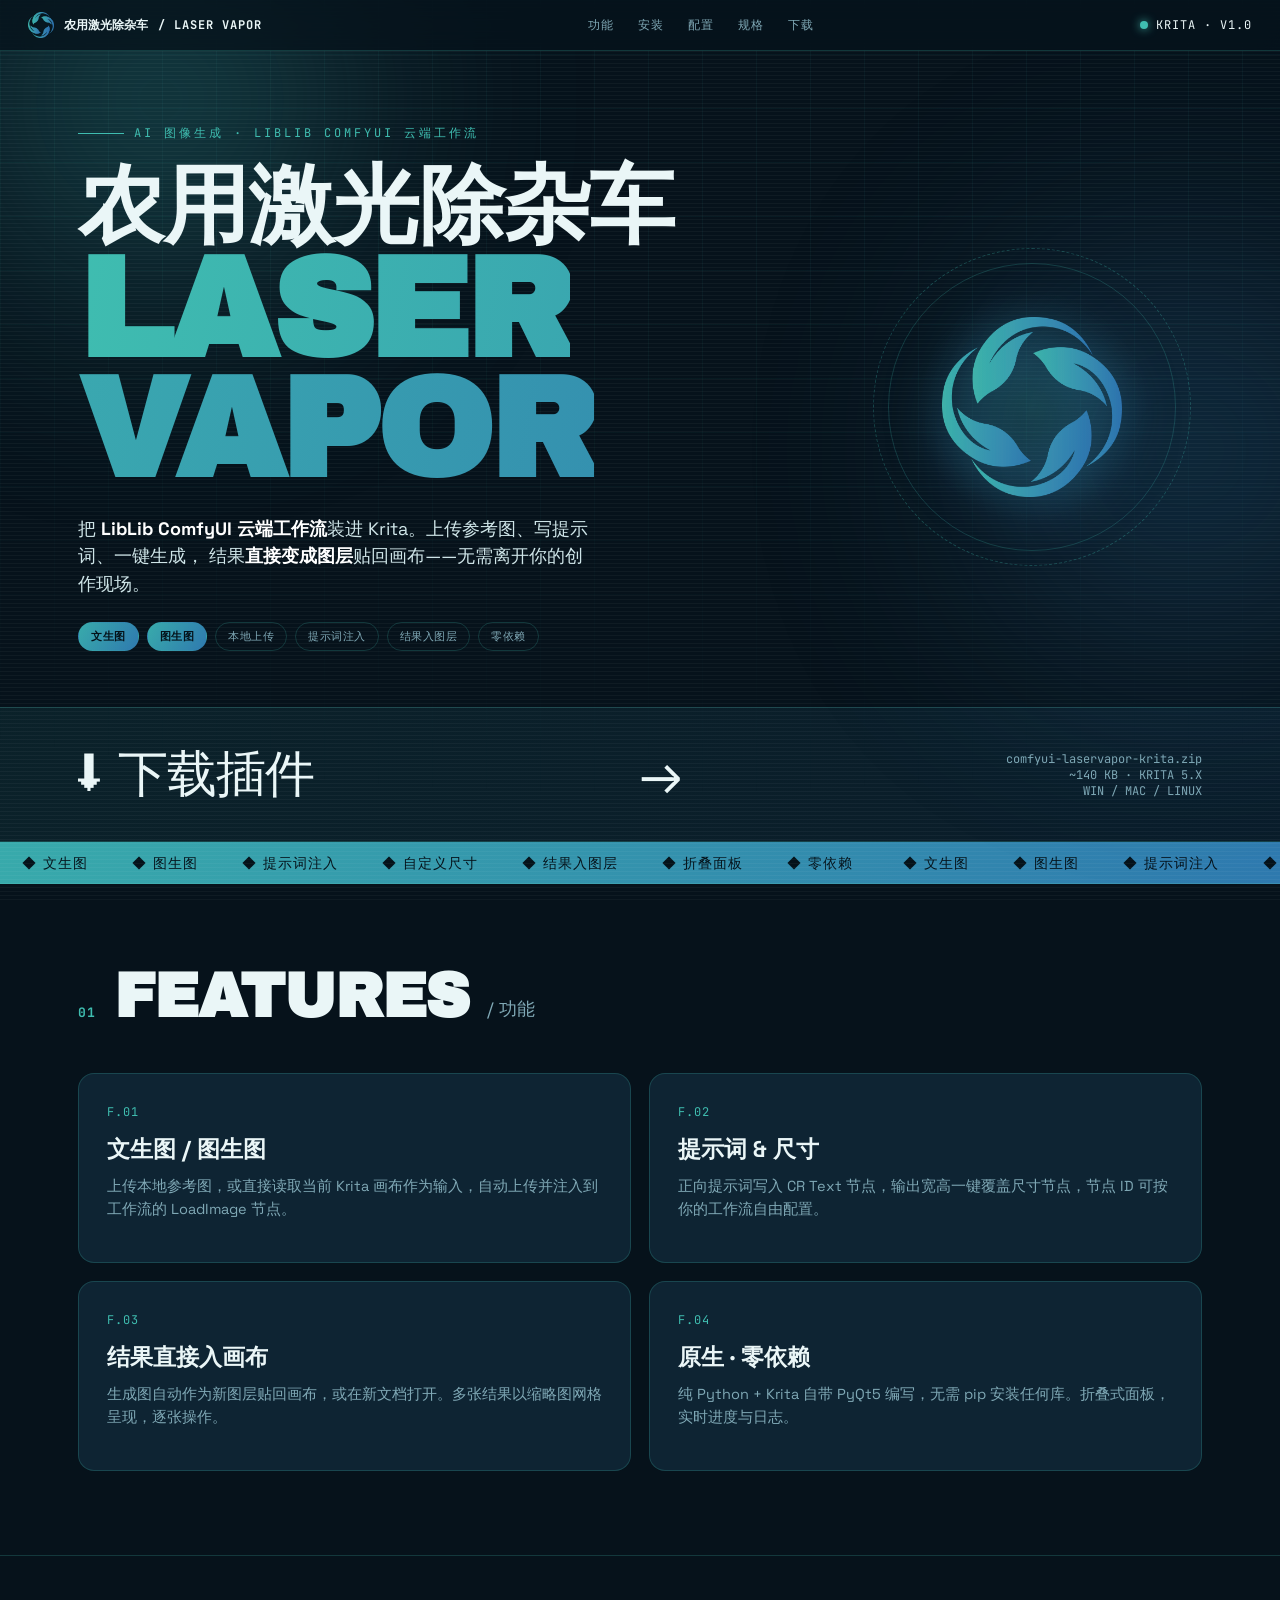
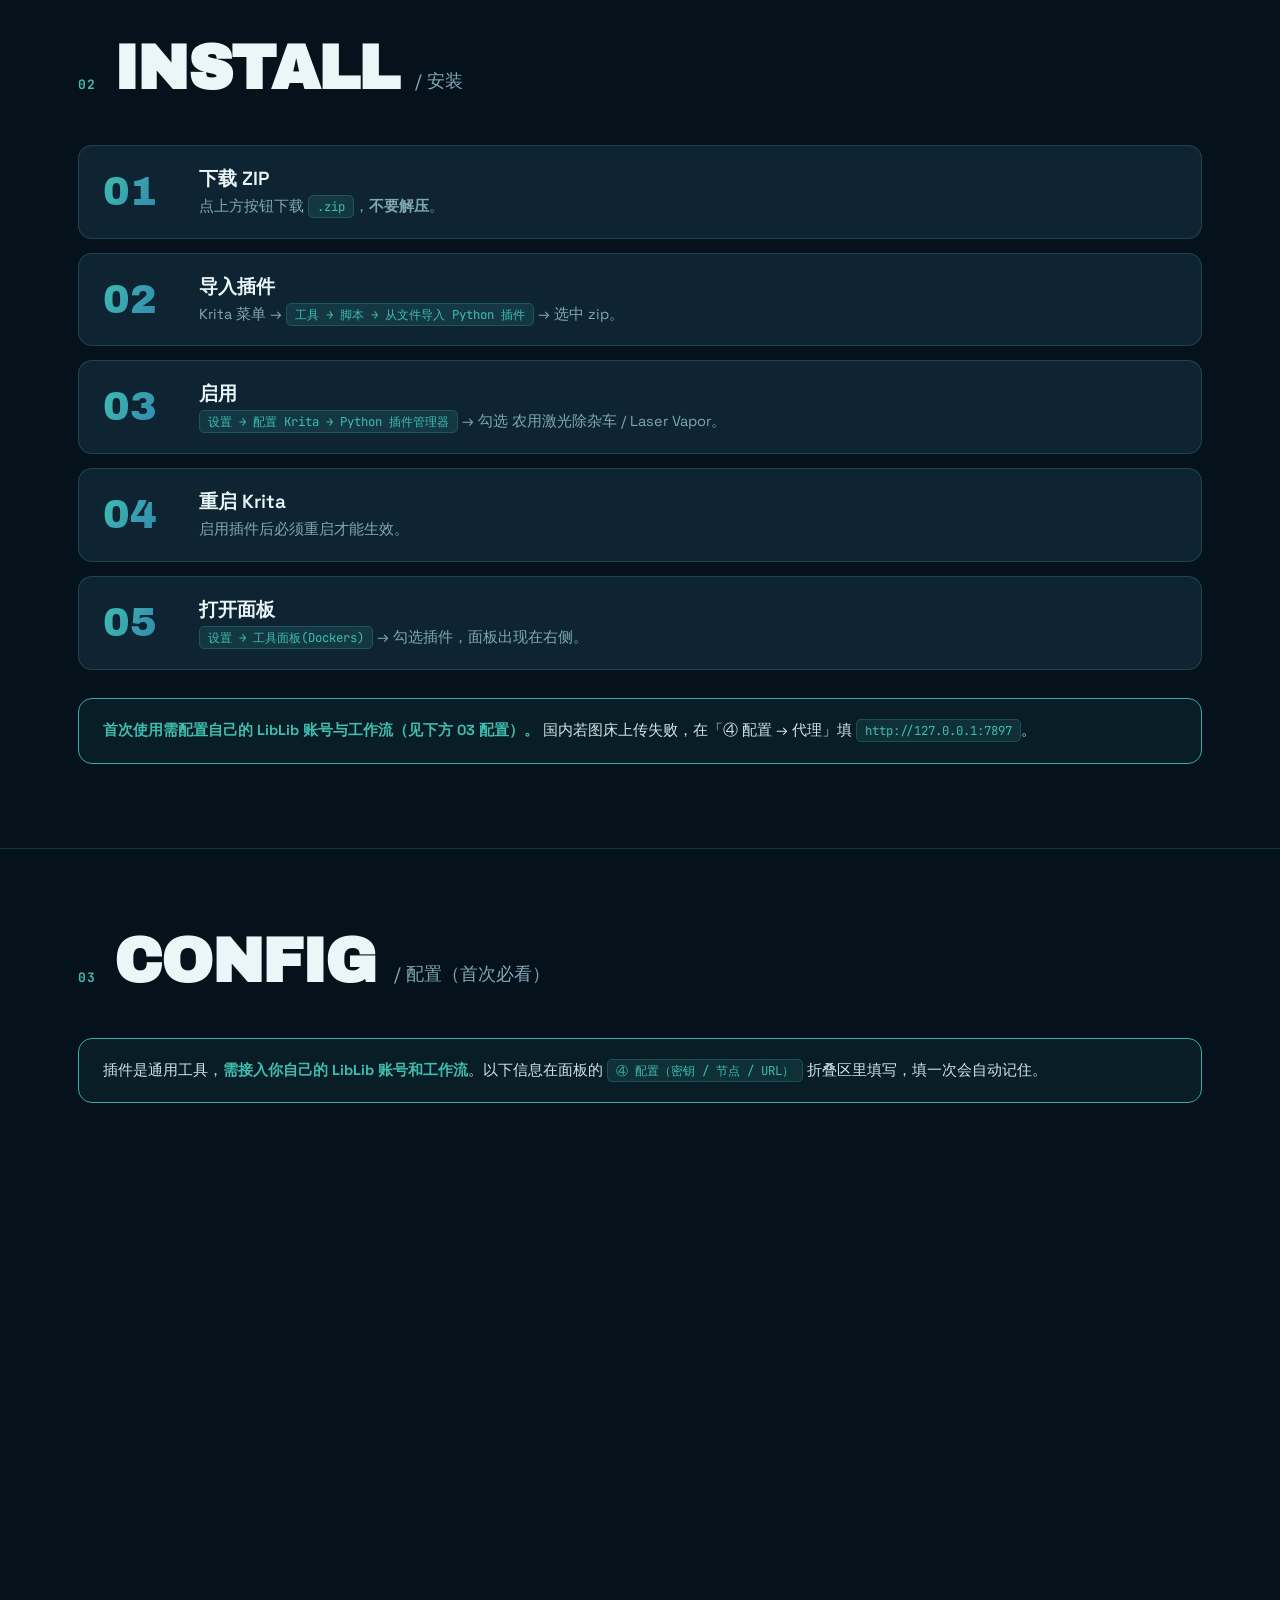
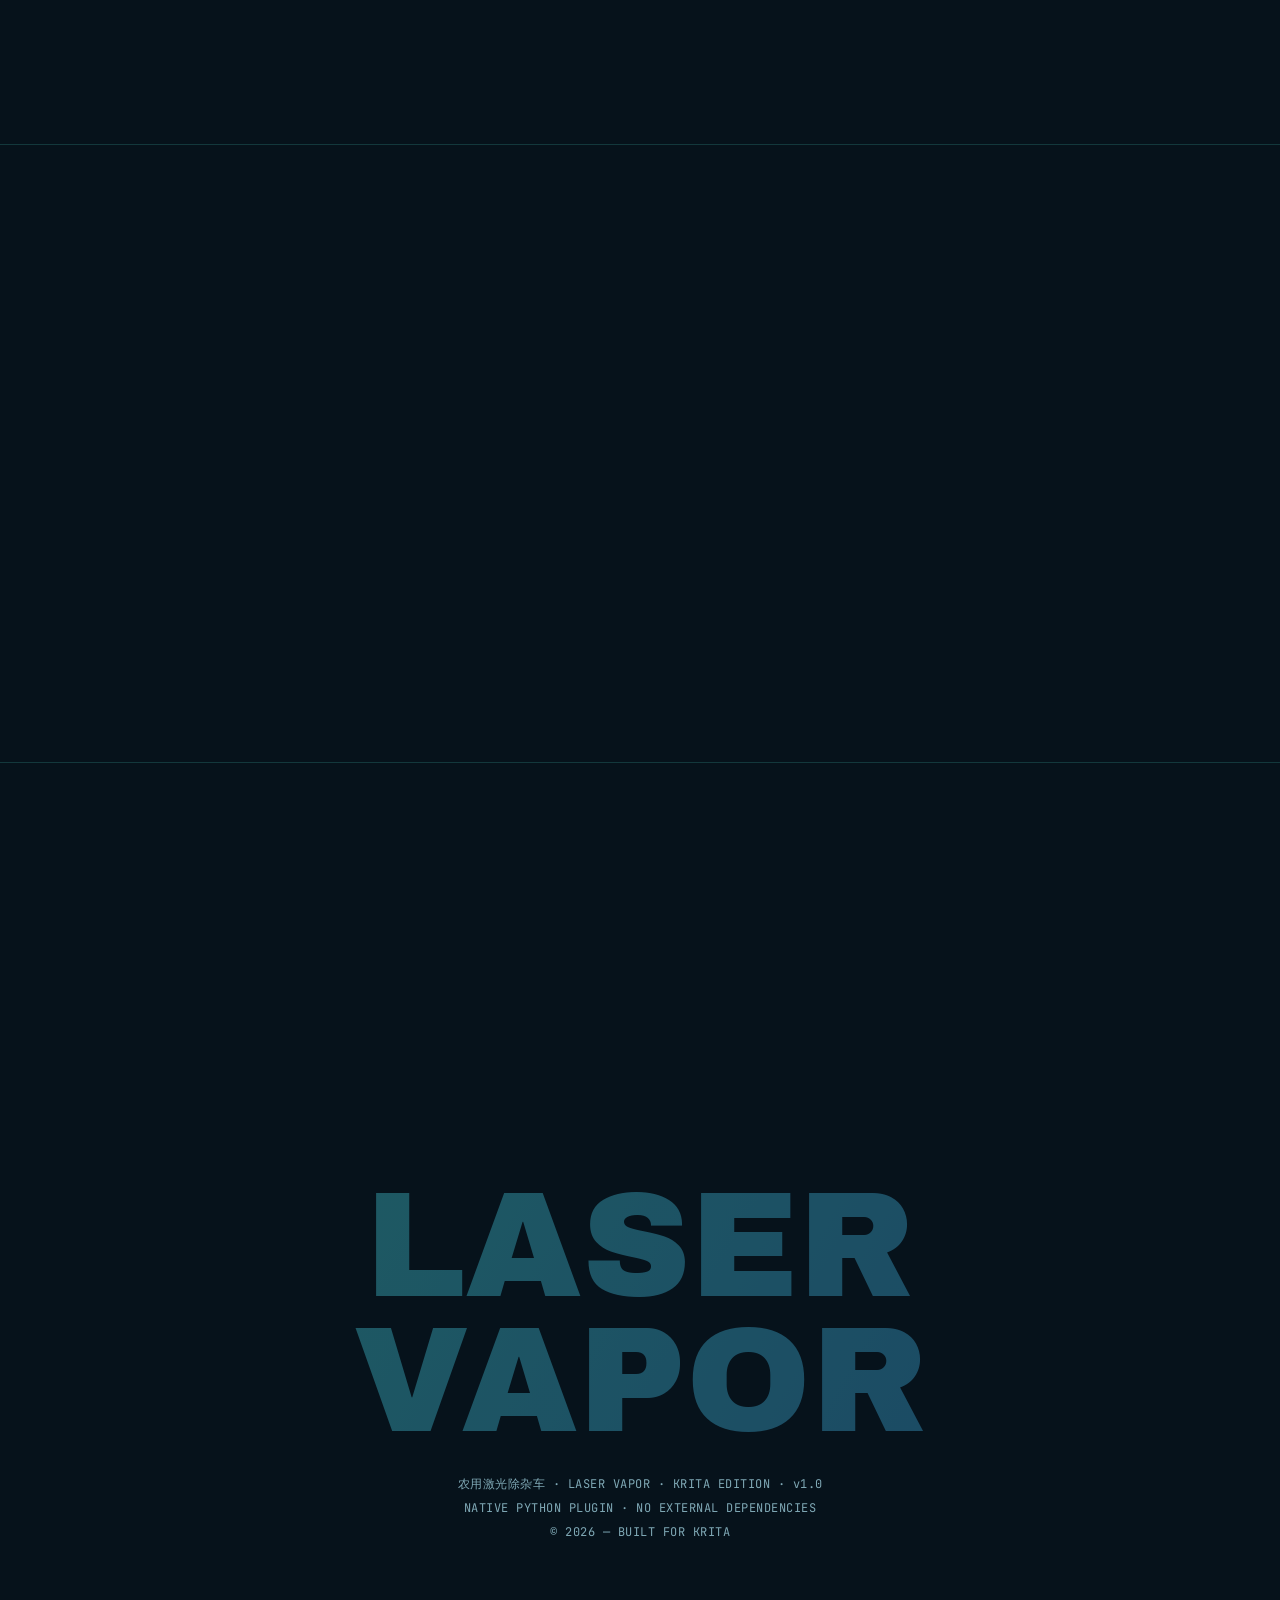
==== commit 7f2270c1: "krita site: 新增 CONFIG 配置说明区(密钥/工作流/节点ID/开始生成) - 新增 03 CONFIG 区: 4 步引导用户接入自己的 LibLib 账号与工作流 - 导航栏加'配置" ====
--- a/krita/index.html
+++ b/krita/index.html
@@ -284,7 +284,7 @@
 <div class="topbar">
   <div class="brand"><img src="logo.png" alt=""/><span class="zh">农用激光除杂车</span> / LASER VAPOR</div>
   <nav>
-    <a href="#features">功能</a><a href="#install">安装</a><a href="#spec">规格</a><a href="#download">下载</a>
+    <a href="#features">功能</a><a href="#install">安装</a><a href="#config">配置</a><a href="#spec">规格</a><a href="#download">下载</a>
   </nav>
   <div><span class="dot"></span> KRITA · v1.0</div>
 </div>
@@ -324,7 +324,7 @@
   <a href="comfyui-laservapor-krita.zip" download>
     <span class="big">⬇ 下载插件</span>
     <span class="arrow">→</span>
-    <span class="sz">comfyui-laservapor-krita.zip<br/>~12 KB · KRITA 5.X<br/>WIN / MAC / LINUX</span>
+    <span class="sz">comfyui-laservapor-krita.zip<br/>~140 KB · KRITA 5.X<br/>WIN / MAC / LINUX</span>
   </a>
 </div>
 
@@ -362,8 +362,37 @@
       <div class="step"><div class="n">05</div><div><h4>打开面板</h4><p><code>设置 → 工具面板(Dockers)</code> → 勾选插件，面板出现在右侧。</p></div></div>
     </div>
     <div class="callout reveal">
-      <b>使用：</b>面板填入 LibLib AccessKey / SecretKey 与 templateUuid / workflowUuid，选择输入方式，写提示词，点「⚡ 生成」。
-      国内若图床上传失败，在「高级 → 代理」填 <code>http://127.0.0.1:7897</code>。
+      <b>首次使用需配置自己的 LibLib 账号与工作流（见下方 03 配置）。</b>
+      国内若图床上传失败，在「④ 配置 → 代理」填 <code>http://127.0.0.1:7897</code>。
+    </div>
+  </div>
+</section>
+
+<!-- CONFIG -->
+<section id="config">
+  <div class="wrap">
+    <div class="sec-head reveal"><span class="sec-num">03</span><h2>CONFIG</h2><span class="zh">/ 配置（首次必看）</span></div>
+    <div class="callout reveal" style="margin-top:0">
+      插件是通用工具，<b>需接入你自己的 LibLib 账号和工作流</b>。以下信息在面板的
+      <code>④ 配置（密钥 / 节点 / URL）</code> 折叠区里填写，填一次会自动记住。
+    </div>
+    <div class="steps reveal">
+      <div class="step"><div class="n">01</div><div><h4>获取密钥</h4>
+        <p>登录 <a href="https://www.liblib.art" target="_blank" style="color:var(--teal-lt)">LibLib 开放平台</a>，领取 / 购买 API 积分后生成
+        <code>AccessKey</code> 与 <code>SecretKey</code>，填入配置区。</p></div></div>
+      <div class="step"><div class="n">02</div><div><h4>填工作流</h4>
+        <p>把你在 LibLib 发布的 ComfyUI 工作流的 <code>templateUuid</code> 与 <code>workflowUuid</code> 填入。
+        工作流详情页若显示「以 API 提供服务」即可调用。</p></div></div>
+      <div class="step"><div class="n">03</div><div><h4>对应节点 ID</h4>
+        <p>按你工作流里的节点编号填：<code>图片节点</code>（LoadImage）、<code>提示词节点</code>（CR Text）、
+        <code>尺寸节点</code>（EmptyLatentImage）。默认值对应示例工作流，多数情况需改成你自己的。</p></div></div>
+      <div class="step"><div class="n">04</div><div><h4>开始生成</h4>
+        <p>回到主区：选输入方式 / 写提示词 / 调尺寸（可点预设），点「⚡ 云端生成」。
+        结果自动等比铺入当前画布。</p></div></div>
+    </div>
+    <div class="callout reveal">
+      <b>提示：</b>消耗的是<b>你自己账号的 LibLib 积分</b>。生成尺寸越大越慢，需要更快可把输出尺寸调小（如 1024）。
+      另有「✦ AI 生成」标签页用于本地素材的快速出图演示。
     </div>
   </div>
 </section>
@@ -371,14 +400,14 @@
 <!-- SPEC -->
 <section id="spec">
   <div class="wrap">
-    <div class="sec-head reveal"><span class="sec-num">03</span><h2>SPEC</h2><span class="zh">/ 规格</span></div>
+    <div class="sec-head reveal"><span class="sec-num">04</span><h2>SPEC</h2><span class="zh">/ 规格</span></div>
     <div class="spec reveal">
       <div class="row"><div class="k">平台</div><div class="v">Krita 5.x · Windows / macOS / Linux</div></div>
       <div class="row"><div class="k">运行环境</div><div class="v">Krita 内置 Python 3 + PyQt5（无需额外安装）</div></div>
       <div class="row"><div class="k">云端 API</div><div class="v">LibLib ComfyUI · HMAC-SHA1 签名鉴权</div></div>
       <div class="row"><div class="k">输入</div><div class="v">本地图片 / 当前画布 / 纯文本提示词</div></div>
       <div class="row"><div class="k">输出</div><div class="v">新图层 · 新文档 · 缩略图网格</div></div>
-      <div class="row"><div class="k">体积</div><div class="v">~12 KB</div></div>
+      <div class="row"><div class="k">体积</div><div class="v">~140 KB</div></div>
       <div class="row"><div class="k">来源</div><div class="v">由 Photoshop UXP 插件移植为原生 Krita 插件</div></div>
     </div>
   </div>
